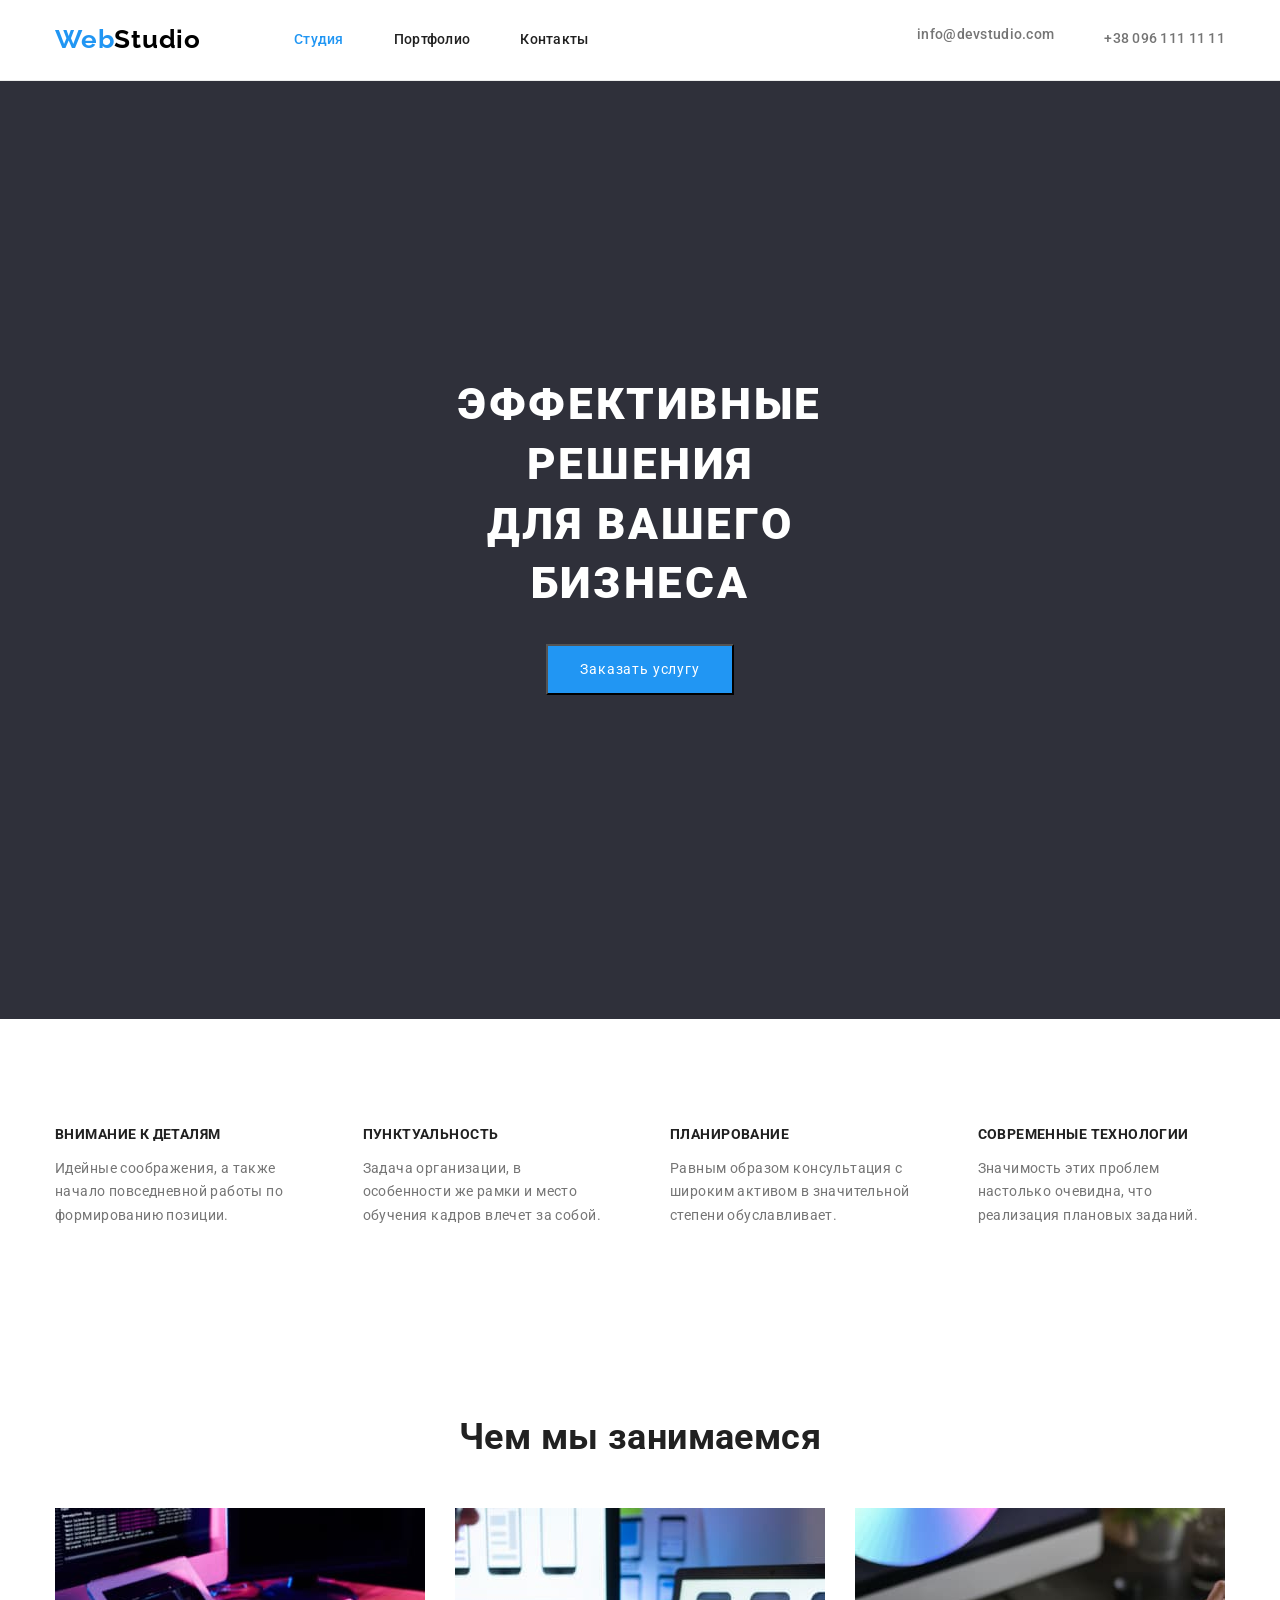
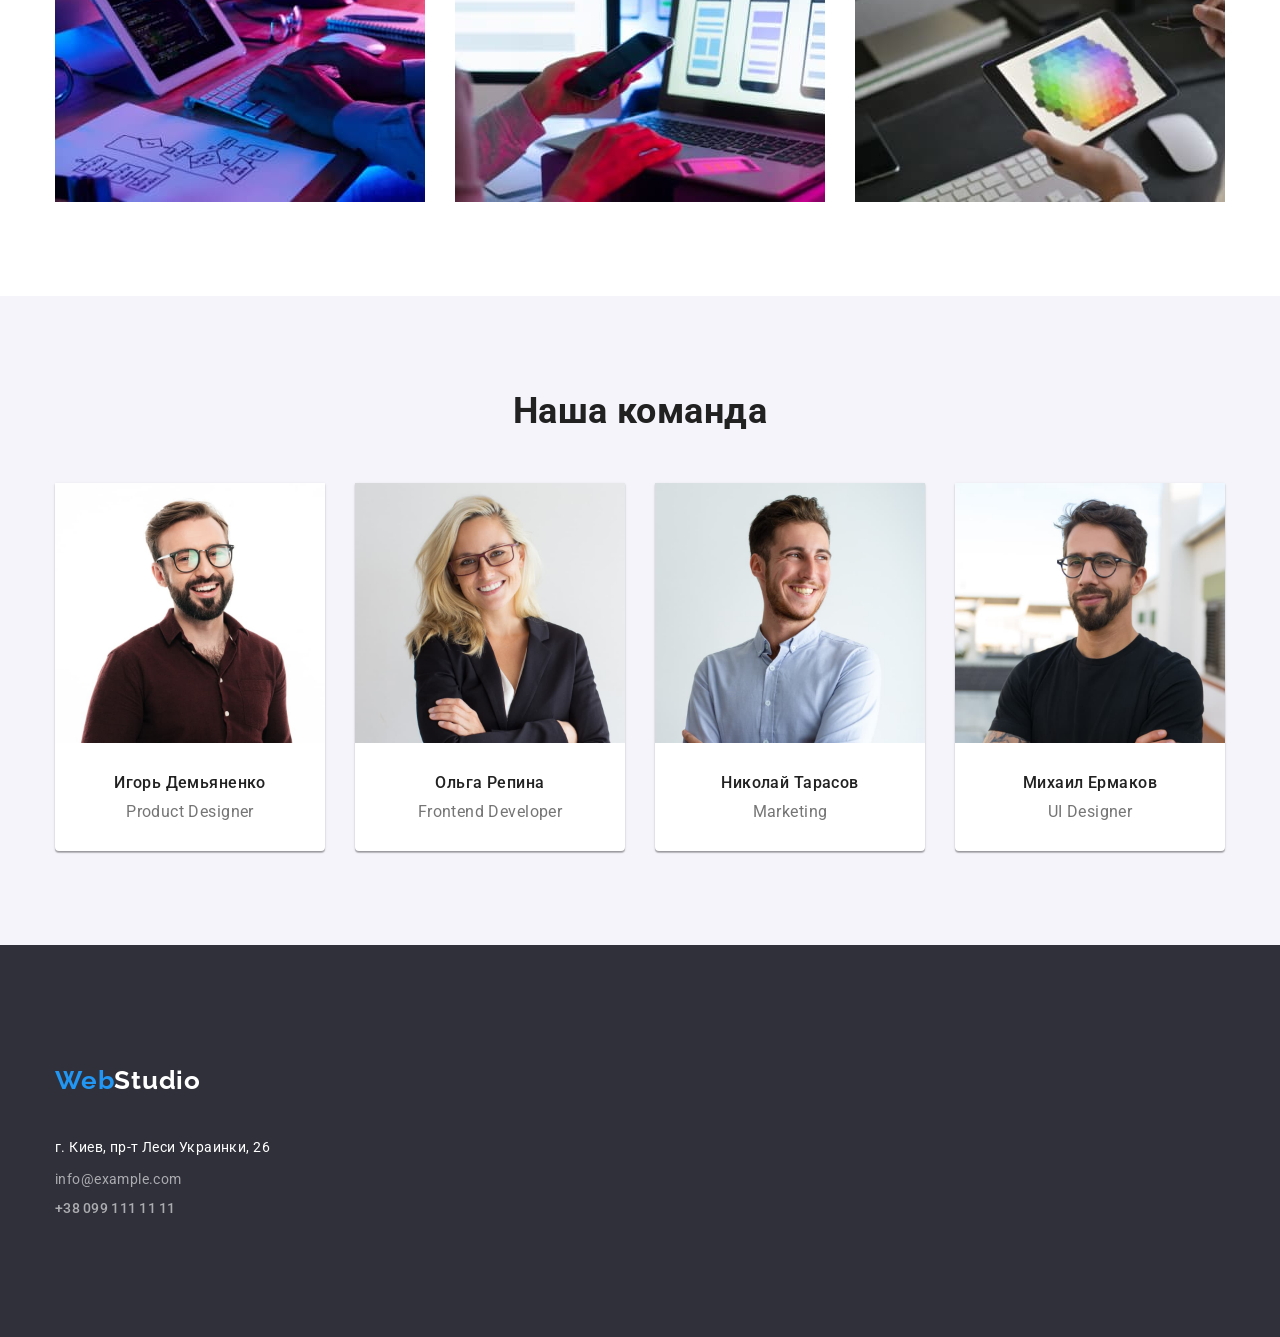
==== index.html @ d992426d "added flex elements" ====
<!DOCTYPE html>

<html lang="ru">
  <head>
    <meta charset="UTF-8" />
    <meta http-equiv="X-UA-Compatible" content="IE=edge" />
    <meta name="viewport" content="width=device-width, initial-scale-1.0" />
    <title>Вебстудия</title>
    <link
      rel="stylesheet"
      href="https://cdn.jsdelivr.net/npm/modern-normalize@1.1.0/modern-normalize.min.css"
    />
    <link rel="preconnect" href="https://fonts.googleapis.com" />
    <link rel="preconnect" href="https://fonts.gstatic.com" crossorigin />
    <link
      href="https://fonts.googleapis.com/css2?family=Montserrat:ital,wght@1,300;1,600&family=Raleway:wght@700&family=Roboto:wght@400;500;700;900&display=swap"
      rel="stylesheet"
    />
    <link rel="stylesheet" href="./CSS/styles.css" />
  </head>
  <body>
    <!-- header -->
    <header class="page-header">
      <div class="container page-header-container">
        <nav class="navigation">
          <a class="link logo" href="./index.html" lang="en"
            ><span class="web">Web</span>Studio</a
          >
          <ul class="menu list">
            <li class="menu-item">
              <a class="menu-link link background-studio" href="./index.html"
                >Студия</a
              >
            </li>
            <li class="menu-item">
              <a class="menu-link link" href="./portfolio.html">Портфолио</a>
            </li>
            <li class="menu-item">
              <a class="menu-link link" href="">Контакты</a>
            </li>
          </ul>
        </nav>
        <ul class="contacts list">
          <li class="menu-contact">
            <a
              class="contact-mail link mail-theme-light"
              href="mailto:info@devstudio.com"
              >info@devstudio.com</a
            >
          </li>
          <li class="menu-contact">
            <a
              class="phone-number link phone-number-theme-light"
              href="tel:+380961111111"
              >+38 096 111 11 11</a
            >
          </li>
        </ul>
      </div>
    </header>
    <!-- HERO -->
    <main>
      <section class="hero section">
        <!-- button -->
        <h1 class="main-title">
          Эффективные решения <br />
          для вашего бизнеса
        </h1>
        <div class="hero-button">
          <button class="modal-btn" type="button">Заказать услугу</button>
        </div>
      </section>
      <!-- our qualities -->
      <section class="our-qualities section">
        <div class="container">
          <h2 hidden>Наши положительные качества</h2>
          <ul class="list-qualities list">
            <li class="quality-name">
              <h3 class="quality-title">Внимание к деталям</h3>
              <p class="description-quality">
                Идейные соображения, а также начало повседневной работы по
                формированию позиции.
              </p>
            </li>
            <li class="quality-name">
              <h3 class="quality-title">Пунктуальность</h3>
              <p class="description-quality">
                Задача организации, в особенности же рамки и место обучения
                кадров влечет за собой.
              </p>
            </li>
            <li class="quality-name">
              <h3 class="quality-title">Планирование</h3>
              <p class="description-quality">
                Равным образом консультация с широким активом в значительной
                степени обуславливает.
              </p>
            </li>
            <li class="quality-name">
              <h3 class="quality-title">Современные технологии</h3>
              <p class="description-quality">
                Значимость этих проблем настолько очевидна, что реализация
                плановых заданий.
              </p>
            </li>
          </ul>
        </div>
      </section>
      <!-- our work -->
      <section class="our-work section">
        <div class="container">
          <h2 class="section-title">Чем мы занимаемся</h2>
          <ul class="list-work list">
            <li class="img-work">
              <img
                class="image-about-work"
                src="./images/section3/work1.jpg"
                alt="человек разрабатывает сайт"
                width="370"
                height="294"
              />
            </li>
            <li class="img-work">
              <img
                class="image-about-work"
                src="./images/section3/work2.jpg"
                alt="человек разрабатывает сайт"
                width="370"
                height="294"
              />
            </li>
            <li class="img-work">
              <img
                class="image-about-work"
                src="./images/section3/work3.jpg"
                alt="человек разрабатывает сайт"
                width="370"
                height="294"
              />
            </li>
          </ul>
        </div>
      </section>
      <!-- work team -->
      <section class="work-teame section">
        <div class="container">
          <h2 class="section-title">Наша команда</h2>
          <ul class="teame-members list">
            <li class="employees">
              <img
                class="image-employee"
                src="./images/section4/prodesigner.jpg"
                alt="Игорь Демьяненко"
                width="270"
                height="260"
              />
              <h3 class="team-position">Игорь Демьяненко</h3>
              <p class="post" lang="en">Product Designer</p>
            </li>
            <li class="employees">
              <img
                class="image-employee"
                src="./images/section4/frontdeveloper.jpg"
                alt="Ольга Репина"
                width="270"
                height="260"
              />
              <h3 class="team-position">Ольга Репина</h3>
              <p class="post" lang="en">Frontend Developer</p>
            </li>
            <li class="employees">
              <img
                class="image-employee"
                src="./images/section4/marketing.jpg"
                alt="Николай Тарасов"
                width="270"
                height="260"
              />

              <h3 class="team-position">Николай Тарасов</h3>
              <p class="post" lang="en">Marketing</p>
            </li>
            <li class="employees">
              <img
                class="image-employee"
                src="./images/section4/uidesigner.jpg"
                alt="Михаил Ермаков"
                width="270"
                height="260"
              />
              <h3 class="team-position">Михаил Ермаков</h3>
              <p class="post" lang="en">UI Designer</p>
            </li>
          </ul>
        </div>
      </section>
    </main>
    <!-- footer -->
    <footer class="page-footer">
      <div class="container footer-container">
        <a class="logo link footer-logo" href="" lang="en"
          ><span class="web">Web</span
          ><span class="logo-them-dark">Studio</span>
        </a>
        <address class="address">
          <ul class="list footer-contact">
            <li class="menu-contact">
              <a
                class="google-maps link"
                href="https://goo.gl/maps/hXsa1kEKAmFXyF3AA"
                target="_blank"
                rel="noopener noreferrer"
                >г. Киев, пр-т Леси Украинки, 26</a
              >
            </li>
            <li class="menu-contact">
              <a class="link mail-theme-dark" href="mailto:info@example.com"
                >info@example.com</a
              >
            </li>
            <li class="menu-contact">
              <a
                class="phone-number link phone-number-theme-dark"
                href="tel:+380991111111"
                >+38 099 111 11 11</a
              >
            </li>
          </ul>
        </address>
      </div>
    </footer>
  </body>
</html>
---- CSS/styles.css ----
:root {
  --primary-font: Roboto, sans-serif;
  --secondary-font: "Raleway", sans-serif;
  --primary-text-color: #212121;
  --secondary-text-color: #757575;
  --tertary-text-color: #ffffff;
  --accent-color: #2196f3;
  --primary-background: #ffffff;
  --secondary-background: #2f303a;
}

.list {
  list-style: none;
}

.link {
  text-decoration: none;
}

h1,
h2,
h2,
p {
  margin-top: 0;
  margin-bottom: 0;
}

ul {
  margin-top: 0;
  margin-bottom: 0;
  padding-left: 0;
}

img {
  display: block;
}

button {
  cursor: pointer;
}

body {
  font-family: var(--primary-font);
  color: var(--primary-text-color);
  font-size: 14px;
  letter-spacing: 0.03em;
  background-color: var(--primary-background);
}

/*=============HEADER==============*/

.menu-link {
  font-weight: 500;
  line-height: 1.14;
  letter-spacing: 0.02em;
  color: var(--primary-text-color);
}

.menu-link:hover,
.menu-link:focus {
  color: var(--accent-color);
}

.background-studio,
.background-portfolio {
  color: var(--accent-color);
}

/*=============/HEADER===========*/

/*================HERO===========*/

.hero {
  background-color: var(--secondary-background);
}

.main-title {
  font-weight: 900;
  font-size: 44px;
  line-height: 1.36;
  text-align: center;
  letter-spacing: 0.06em;
  text-transform: uppercase;
  color: var(--tertary-text-color);
  margin-bottom: 30px;
  padding-top: 200px;
  padding-left: 452px;
  padding-right: 452px;
}

.hero-button {
  display: flex;
  justify-content: center;
  align-items: center;
  padding-bottom: 200px;
}

.modal-btn {
  min-width: 160px;
  padding-top: 10px;
  padding-bottom: 10px;
  padding-left: 32px;
  padding-right: 32px;
  margin-bottom: 30px;
  line-height: 1.88;
  display: flex;
  align-items: center;
  text-align: center;
  letter-spacing: 0.06em;
  color: var(--tertary-text-color);
  background-color: var(--accent-color);
}

/*.button {
  margin-top: 30px;
  padding-left: 700px;
  padding-right: 700px;
  padding-bottom: 200px;
}*/

/*.modal-btn :hover,
.modal-btn :focus {
  background-color: #ffffff;
  color: #2196f3;
}*/

/*===============/HERO==============*/

/*===============COMPONENTS=============*/

/*============header=========*/

.section {
  padding-top: 94px;
  padding-bottom: 94px;
}

.container {
  width: 1200px;
  margin-left: auto;
  margin-right: auto;
  padding-left: 15px;
  padding-right: 15px;
}

.page-header {
  padding-top: 24px;
  padding-bottom: 25px;
  border-bottom: 1px solid #ececec;
}

.page-header-container {
  display: flex;
  align-items: center;
}

.navigation {
  display: flex;
  align-items: center;
}

.menu {
  display: flex;
  align-items: center;
}

.contacts {
  display: flex;
  align-items: center;
  margin-left: auto;
}

.logo {
  font-family: var(--secondary-font);
  font-weight: 700;
  font-size: 26px;
  line-height: 1.19;
  letter-spacing: 0.03em;
  color: #000000;
}

.logo {
  margin-right: 93px;
}

.menu-item:not(:last-child) {
  margin-right: 50px;
}

.contact-mail {
  font-weight: 500;
  line-height: 1.14;
  letter-spacing: 0.02em;
  color: var(--secondary-text-color);
  margin-left: auto;
  margin-right: 50px;
}

.contact-mail:hover,
.contact-mail:focus {
  color: var(--accent-color);
}

.mail-theme-light {
  color: var(--secondary-text-color);
}

.phone-number {
  font-weight: 500;
  line-height: 1.14;
  letter-spacing: 0.02em;
  color: var(--secondary-text-color);
}

.phone-number:hover,
.phone-number:focus {
  color: var(--accent-color);
}

.phone-number-theme-light {
  color: var(--secondary-text-color);
}

/*==========our qualities======*/

.quality-title {
  font-size: 14px;
  line-height: 1.14;
  text-transform: uppercase;
}

.list-qualities {
  display: flex;
  align-items: center;
  gap: 30px;
}

.quality-name:not(:last-child) {
  margin-right: 30px;
}

.quality-name {
  flex-basis: calc((100% - 90px) / 4);
  width: 270px;
}

.description-quality {
  line-height: 1.71;
  color: var(--secondary-text-color);
}

/*===========our work=======*/

.section-title {
  font-size: 36px;
  line-height: 1.17;
  text-align: center;
  margin-bottom: 50px;
}

.img-work {
  flex-basis: calc((100% - 60px) / 3);
}

.img-work:nth-child(3n) {
  margin-right: 0;
}

/*===========work teame========*/

.employees {
  flex-basis: calc((100% - 90px) / 4);
}

.employees:nth-child(3n) {
  margin-right: 0;
}

.employees {
  background: #ffffff;
  box-shadow: 0px 1px 3px rgba(0, 0, 0, 0.12), 0px 1px 1px rgba(0, 0, 0, 0.14),
    0px 2px 1px rgba(0, 0, 0, 0.2);
  border-radius: 0px 0px 4px 4px;
}

.team-position {
  font-weight: 500;
  font-size: 16px;
  line-height: 1.19;
  text-align: center;
  margin-top: 30px;
  margin-bottom: 10px;
}

.post {
  font-size: 16px;
  line-height: 1.19;
  text-align: center;
  color: var(--secondary-text-color);
  margin-top: 10px;
  margin-bottom: 30px;
}

/*==========footer========*/

/*.footer-container {
  display: flex;
  flex-direction: column;
   height: 252px; 
}*/

.page-footer .footer-container {
  display: flex;
  flex-direction: column;
}

.footer-contact {
  display: flex;
  flex-direction: column;
  margin-top: 20px;
  padding-bottom: 60px;
}

.menu-contact {
  display: flex;
}

.menu-contact:not(:last-child) {
  margin-bottom: 9px;
}

.footer-logo {
  padding-top: 60px;
  padding-right: 1240px;
  margin-bottom: 20px;
}

.address {
  font-style: normal;
}

.logo-them-dark {
  color: var(--tertary-text-color);
}

.mail-theme-dark {
  color: rgba(255, 255, 255, 0.6);
  flex-direction: column;
  font-weight: 400;
  font-size: 14px;
  line-height: 1.71;
}

.mail-theme-dark:hover,
.mail-theme-dark:focus {
  color: var(--accent-color);
}

.phone-number-theme-dark {
  color: rgba(255, 255, 255, 0.6);
}

/*===============/COMPONENTS=============*/

/*===============OUR WORK==============*/

.list-work {
  display: flex;
  flex-wrap: wrap;
  gap: 30px;
}

/*===============/OUR WORK=============*/

/*=============WORK TEAME============*/

.teame-members {
  display: flex;
  flex-wrap: wrap;
  gap: 30px;
}

.work-teame {
  background: #f5f4fa;
}

/*=============WORK TEAME============*/

/*==============FOTER=============*/
.web {
  color: var(--accent-color);
}

.google-maps {
  line-height: 1.71;
  color: var(--tertary-text-color);
}

.page-footer {
  background-color: var(--secondary-background);
  padding-top: 60px;
  padding-bottom: 60px;
}

/*============/FOOTER==============*/

/*===========PORTFOLIO===============*/

.list-works {
  padding: 94px 215px;
}

.button-list {
  display: flex;
  align-items: center;
  justify-content: center;
  flex-wrap: wrap;
  gap: 8px;
  margin-bottom: 34px;
}

.button-list .button-filter:not(:last-child) {
  margin-bottom: 8px;
}

.secondary-button {
  padding: 6px 22px;
}

.button-filter {
  font-family: inherit;
  font-weight: 500;
  font-size: 16px;
  line-height: 1.63;
  text-align: center;
  cursor: pointer;
  color: var(--primary-text-color);
}

.button-filter:hover,
.button-filter:focus {
  background-color: var(--accent-color);
  color: var(--tertary-text-color);
}

.button-filter.button-filter-all {
  background-color: var(--accent-color);
  color: var(--tertary-text-color);
}

.text-part {
  margin-top: 20px;
  padding-left: 24px;
  padding-right: 24px;
  padding-bottom: 20px;
  border: 1px solid #eeeeee;
  background: #ffffff;
}

.examples-of-work {
  display: flex;
  flex-wrap: wrap;
  gap: 30px;
}

.name-project {
  font-size: 18px;
  line-height: 2;
  letter-spacing: 0.06em;
  margin-top: 20px;
  margin-bottom: 4px;
}

.type-of-work {
  margin-top: 4px;
  margin-bottom: 20px;
  font-size: 16px;
  line-height: 1.88;
  color: var(--secondary-text-color);
}

.concrete-work {
  flex-basis: calc((100% - 60px) / 3);
}

.concrete-work:nth-last-child(3n) {
  margin-right: 0;
}

/*=============/PORTFOLIO============*/
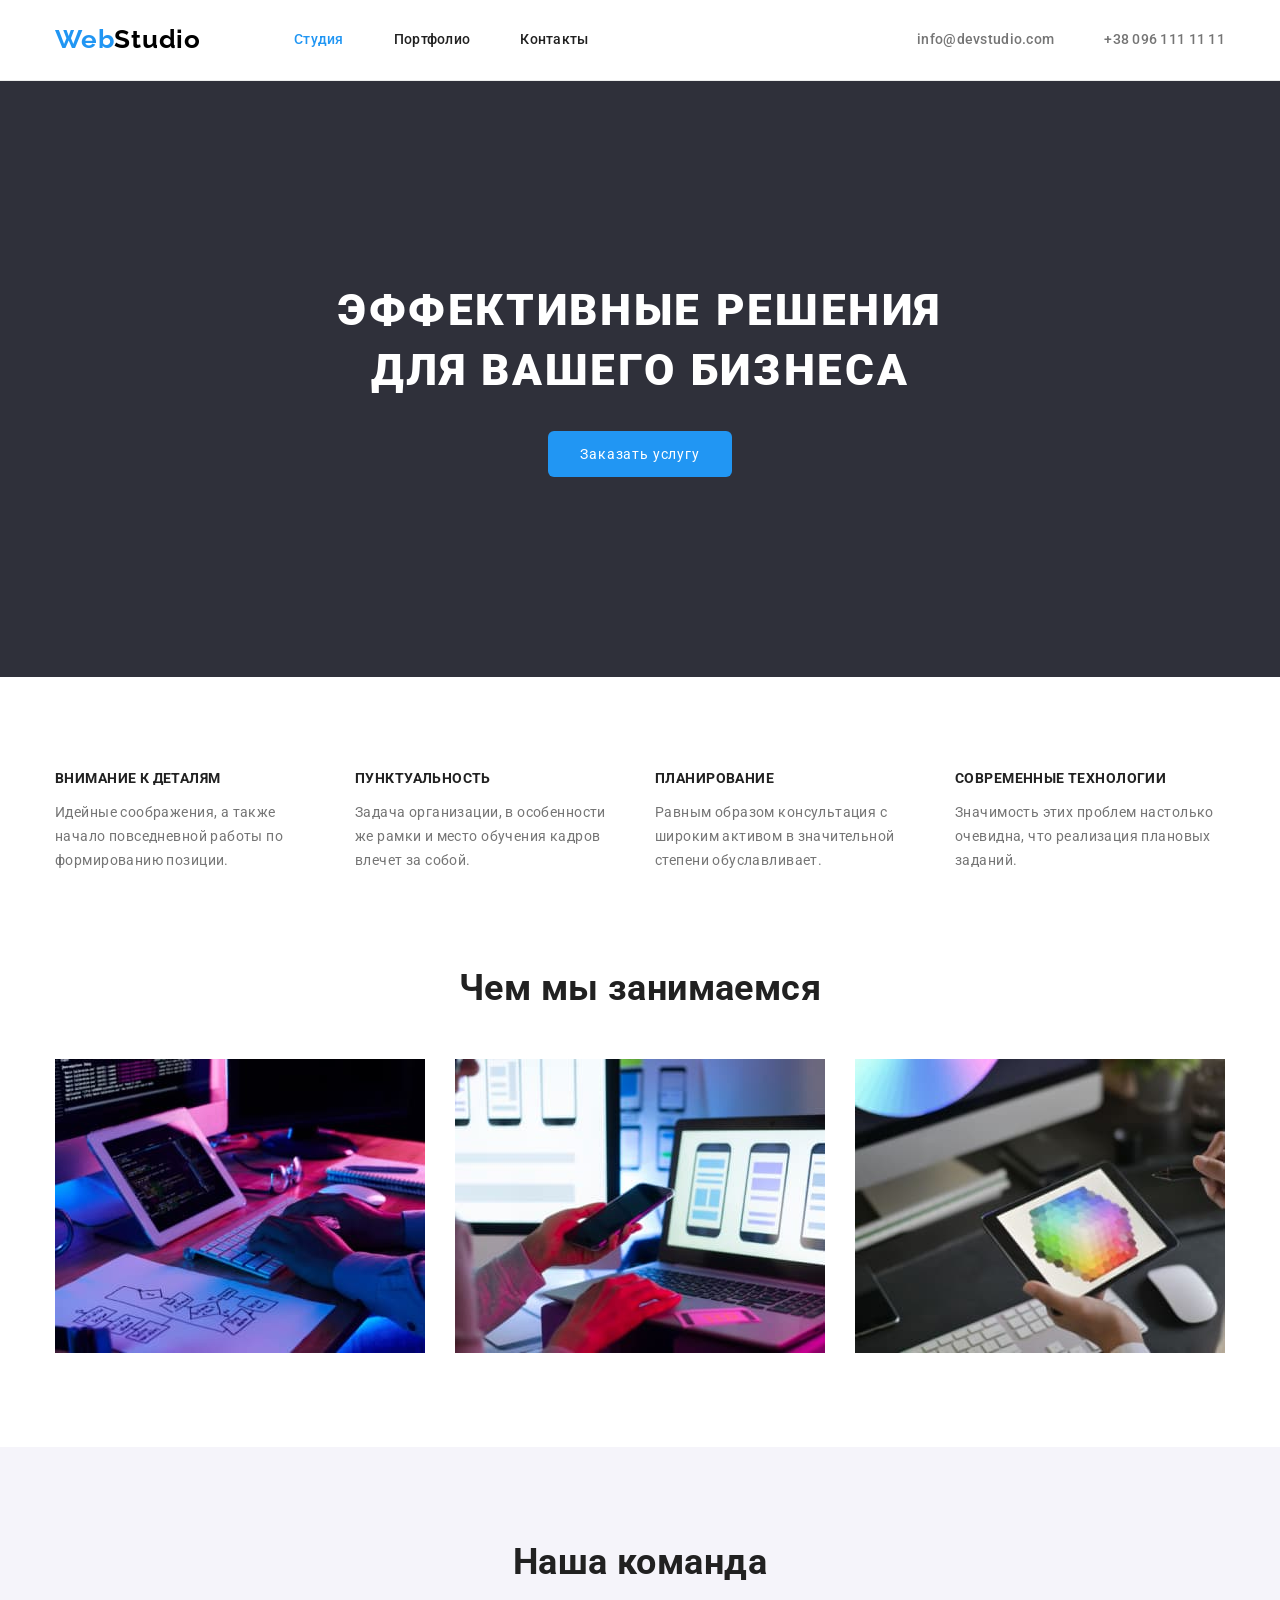
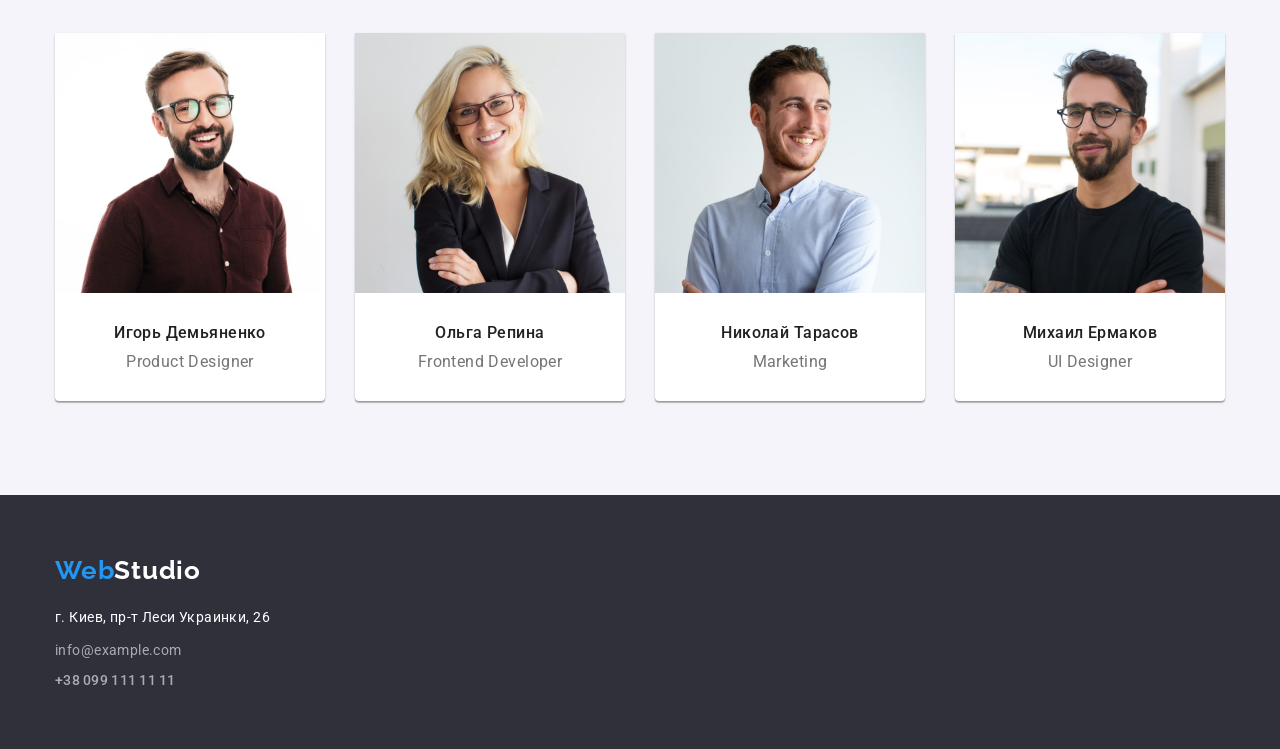
==== commit 35737c95: "fixed errors with flex" ====
--- a/index.html
+++ b/index.html
@@ -41,14 +41,14 @@
           </ul>
         </nav>
         <ul class="contacts list">
-          <li class="menu-contact">
+          <li class="header-menu-contact">
             <a
               class="contact-mail link mail-theme-light"
               href="mailto:info@devstudio.com"
               >info@devstudio.com</a
             >
           </li>
-          <li class="menu-contact">
+          <li class="header-menu-contact">
             <a
               class="phone-number link phone-number-theme-light"
               href="tel:+380961111111"
@@ -61,13 +61,12 @@
     <!-- HERO -->
     <main>
       <section class="hero section">
-        <!-- button -->
-        <h1 class="main-title">
-          Эффективные решения <br />
-          для вашего бизнеса
-        </h1>
-        <div class="hero-button">
-          <button class="modal-btn" type="button">Заказать услугу</button>
+        <div class="container">
+          <!-- button -->
+          <h1 class="main-title">Эффективные решения для вашего бизнеса</h1>
+          <div class="hero-button">
+            <button class="modal-btn" type="button">Заказать услугу</button>
+          </div>
         </div>
       </section>
       <!-- our qualities -->
@@ -204,7 +203,7 @@
         </a>
         <address class="address">
           <ul class="list footer-contact">
-            <li class="menu-contact">
+            <li class="footer-menu-contact">
               <a
                 class="google-maps link"
                 href="https://goo.gl/maps/hXsa1kEKAmFXyF3AA"
@@ -213,12 +212,12 @@
                 >г. Киев, пр-т Леси Украинки, 26</a
               >
             </li>
-            <li class="menu-contact">
+            <li class="footer-menu-contact">
               <a class="link mail-theme-dark" href="mailto:info@example.com"
                 >info@example.com</a
               >
             </li>
-            <li class="menu-contact">
+            <li class="footer-menu-contact">
               <a
                 class="phone-number link phone-number-theme-dark"
                 href="tel:+380991111111"
--- a/CSS/styles.css
+++ b/CSS/styles.css
@@ -47,6 +47,11 @@
   background-color: var(--primary-background);
 }
 
+.section {
+  padding-top: 94px;
+  padding-bottom: 94px;
+}
+
 /*=============HEADER==============*/
 
 .menu-link {
@@ -66,15 +71,21 @@
   color: var(--accent-color);
 }
 
+.header-menu-contact:not(:last-child) {
+  margin-right: 50px;
+}
+
 /*=============/HEADER===========*/
 
 /*================HERO===========*/
 
 .hero {
+  padding: 200px 0;
   background-color: var(--secondary-background);
 }
 
 .main-title {
+  width: 696px;
   font-weight: 900;
   font-size: 44px;
   line-height: 1.36;
@@ -83,25 +94,23 @@
   text-transform: uppercase;
   color: var(--tertary-text-color);
   margin-bottom: 30px;
-  padding-top: 200px;
-  padding-left: 452px;
-  padding-right: 452px;
+  margin-left: auto;
+  margin-right: auto;
 }
 
 .hero-button {
   display: flex;
   justify-content: center;
   align-items: center;
-  padding-bottom: 200px;
 }
 
 .modal-btn {
+  border: none;
   min-width: 160px;
   padding-top: 10px;
   padding-bottom: 10px;
   padding-left: 32px;
   padding-right: 32px;
-  margin-bottom: 30px;
   line-height: 1.88;
   display: flex;
   align-items: center;
@@ -109,6 +118,7 @@
   letter-spacing: 0.06em;
   color: var(--tertary-text-color);
   background-color: var(--accent-color);
+  border-radius: 6px;
 }
 
 /*.button {
@@ -129,11 +139,6 @@
 /*===============COMPONENTS=============*/
 
 /*============header=========*/
-
-.section {
-  padding-top: 94px;
-  padding-bottom: 94px;
-}
 
 .container {
   width: 1200px;
@@ -192,8 +197,8 @@
   line-height: 1.14;
   letter-spacing: 0.02em;
   color: var(--secondary-text-color);
-  margin-left: auto;
-  margin-right: 50px;
+  /*margin-left: auto;
+  margin-right: 50px;*/
 }
 
 .contact-mail:hover,
@@ -227,16 +232,13 @@
   font-size: 14px;
   line-height: 1.14;
   text-transform: uppercase;
+  margin-top: 0;
 }
 
 .list-qualities {
   display: flex;
   align-items: center;
   gap: 30px;
-}
-
-.quality-name:not(:last-child) {
-  margin-right: 30px;
 }
 
 .quality-name {
@@ -250,6 +252,10 @@
 }
 
 /*===========our work=======*/
+
+.our-work {
+  padding-top: 0;
+}
 
 .section-title {
   font-size: 36px;
@@ -309,30 +315,18 @@
    height: 252px; 
 }*/
 
-.page-footer .footer-container {
-  display: flex;
-  flex-direction: column;
-}
-
-.footer-contact {
-  display: flex;
-  flex-direction: column;
-  margin-top: 20px;
-  padding-bottom: 60px;
-}
-
-.menu-contact {
-  display: flex;
-}
-
-.menu-contact:not(:last-child) {
+.page-footer {
+  display: flex;
+}
+
+.footer-menu-contact:not(:last-child) {
   margin-bottom: 9px;
 }
 
 .footer-logo {
-  padding-top: 60px;
-  padding-right: 1240px;
+  margin-right: 0;
   margin-bottom: 20px;
+  display: block;
 }
 
 .address {
@@ -406,17 +400,13 @@
 
 /*===========PORTFOLIO===============*/
 
-.list-works {
-  padding: 94px 215px;
-}
-
 .button-list {
   display: flex;
   align-items: center;
   justify-content: center;
   flex-wrap: wrap;
   gap: 8px;
-  margin-bottom: 34px;
+  margin-bottom: 50px;
 }
 
 .button-list .button-filter:not(:last-child) {
@@ -428,6 +418,7 @@
 }
 
 .button-filter {
+  border: none;
   font-family: inherit;
   font-weight: 500;
   font-size: 16px;
@@ -435,6 +426,7 @@
   text-align: center;
   cursor: pointer;
   color: var(--primary-text-color);
+  border-radius: 4px;
 }
 
 .button-filter:hover,
@@ -449,7 +441,7 @@
 }
 
 .text-part {
-  margin-top: 20px;
+  padding-top: 20px;
   padding-left: 24px;
   padding-right: 24px;
   padding-bottom: 20px;
@@ -467,13 +459,10 @@
   font-size: 18px;
   line-height: 2;
   letter-spacing: 0.06em;
-  margin-top: 20px;
   margin-bottom: 4px;
 }
 
 .type-of-work {
-  margin-top: 4px;
-  margin-bottom: 20px;
   font-size: 16px;
   line-height: 1.88;
   color: var(--secondary-text-color);
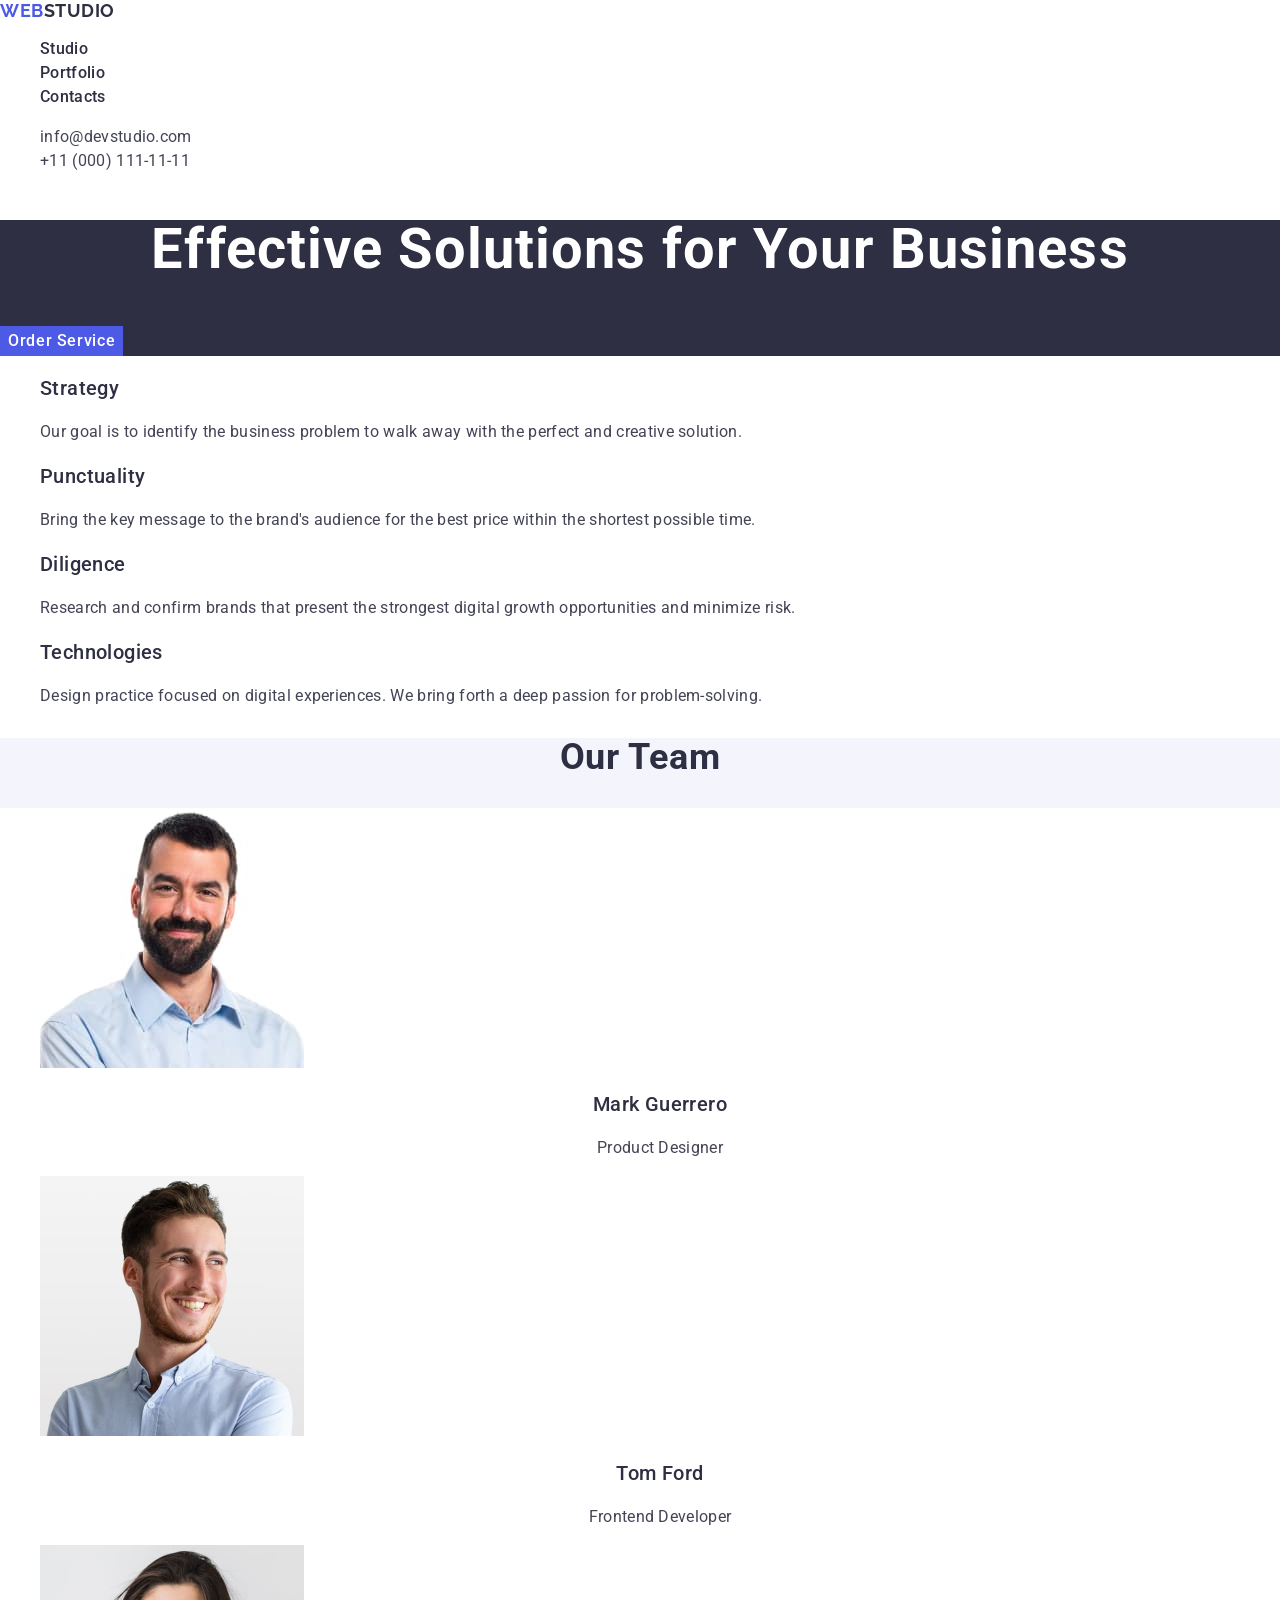
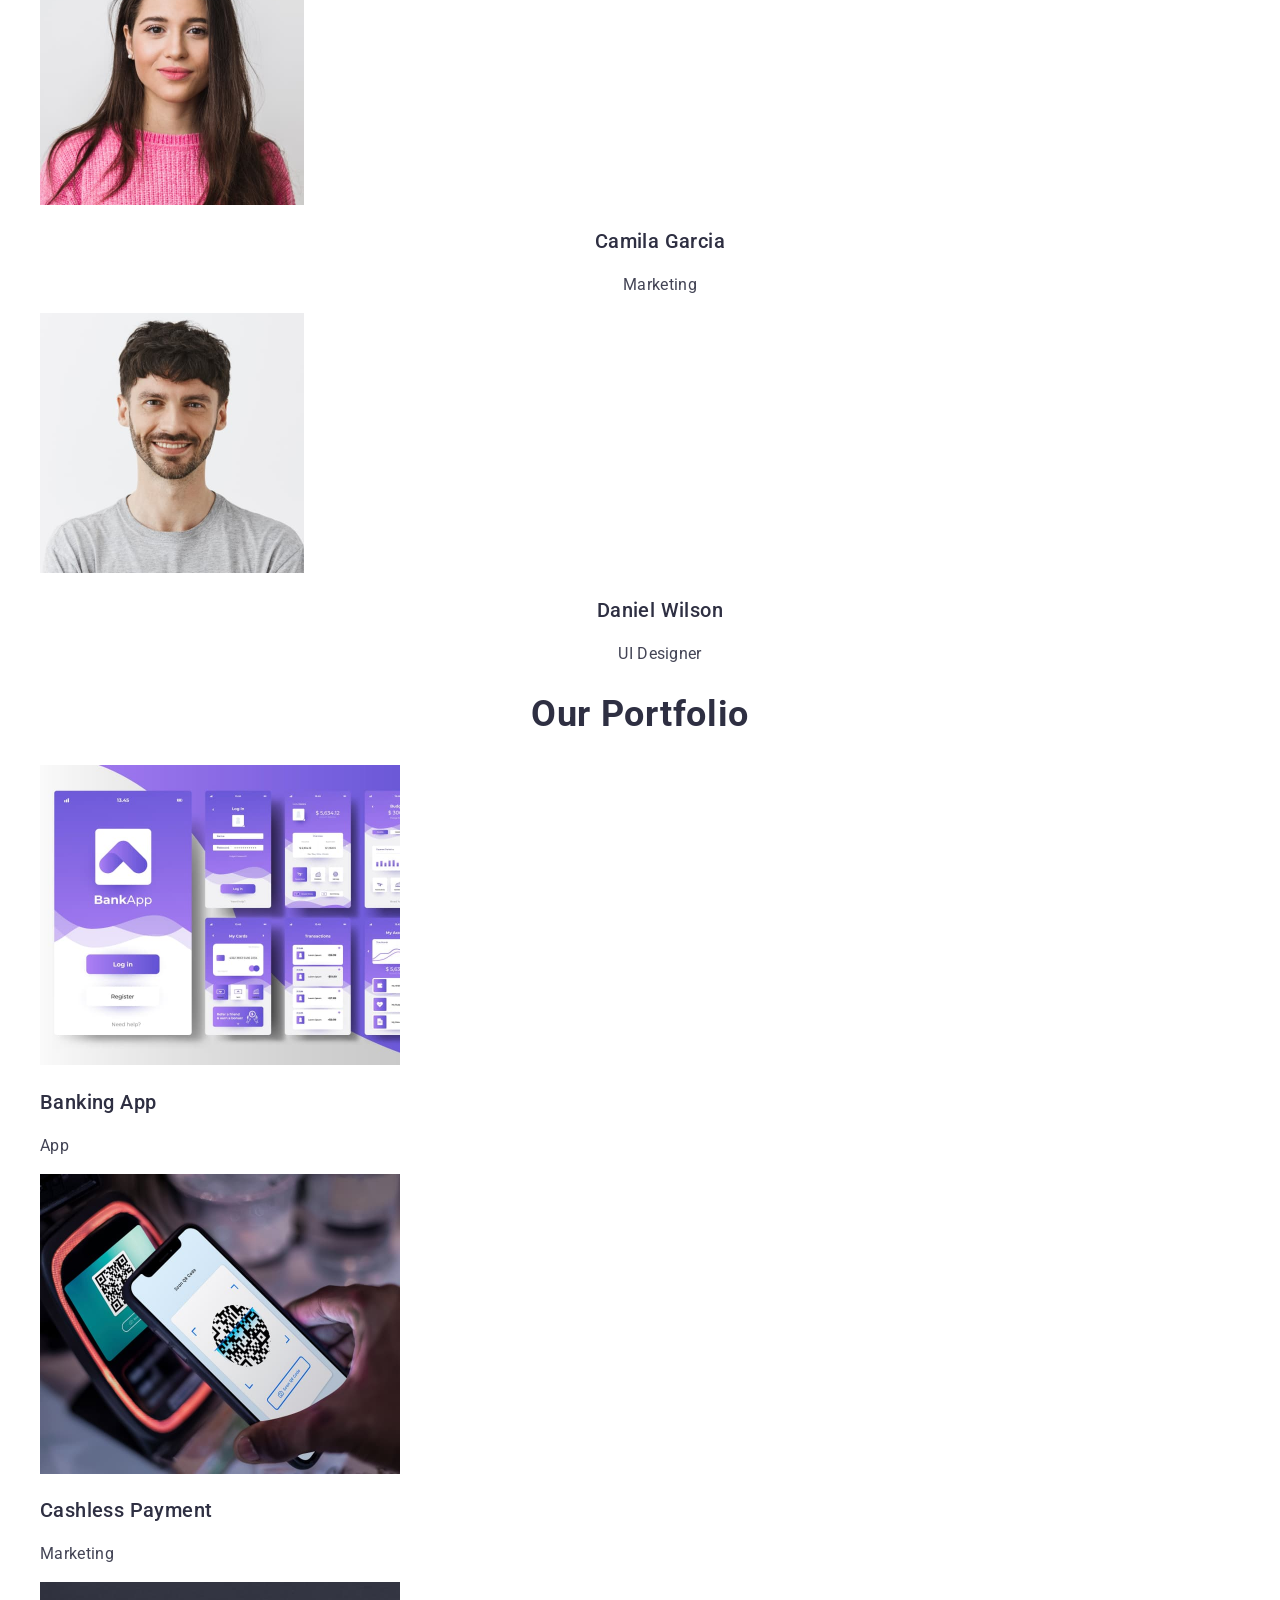
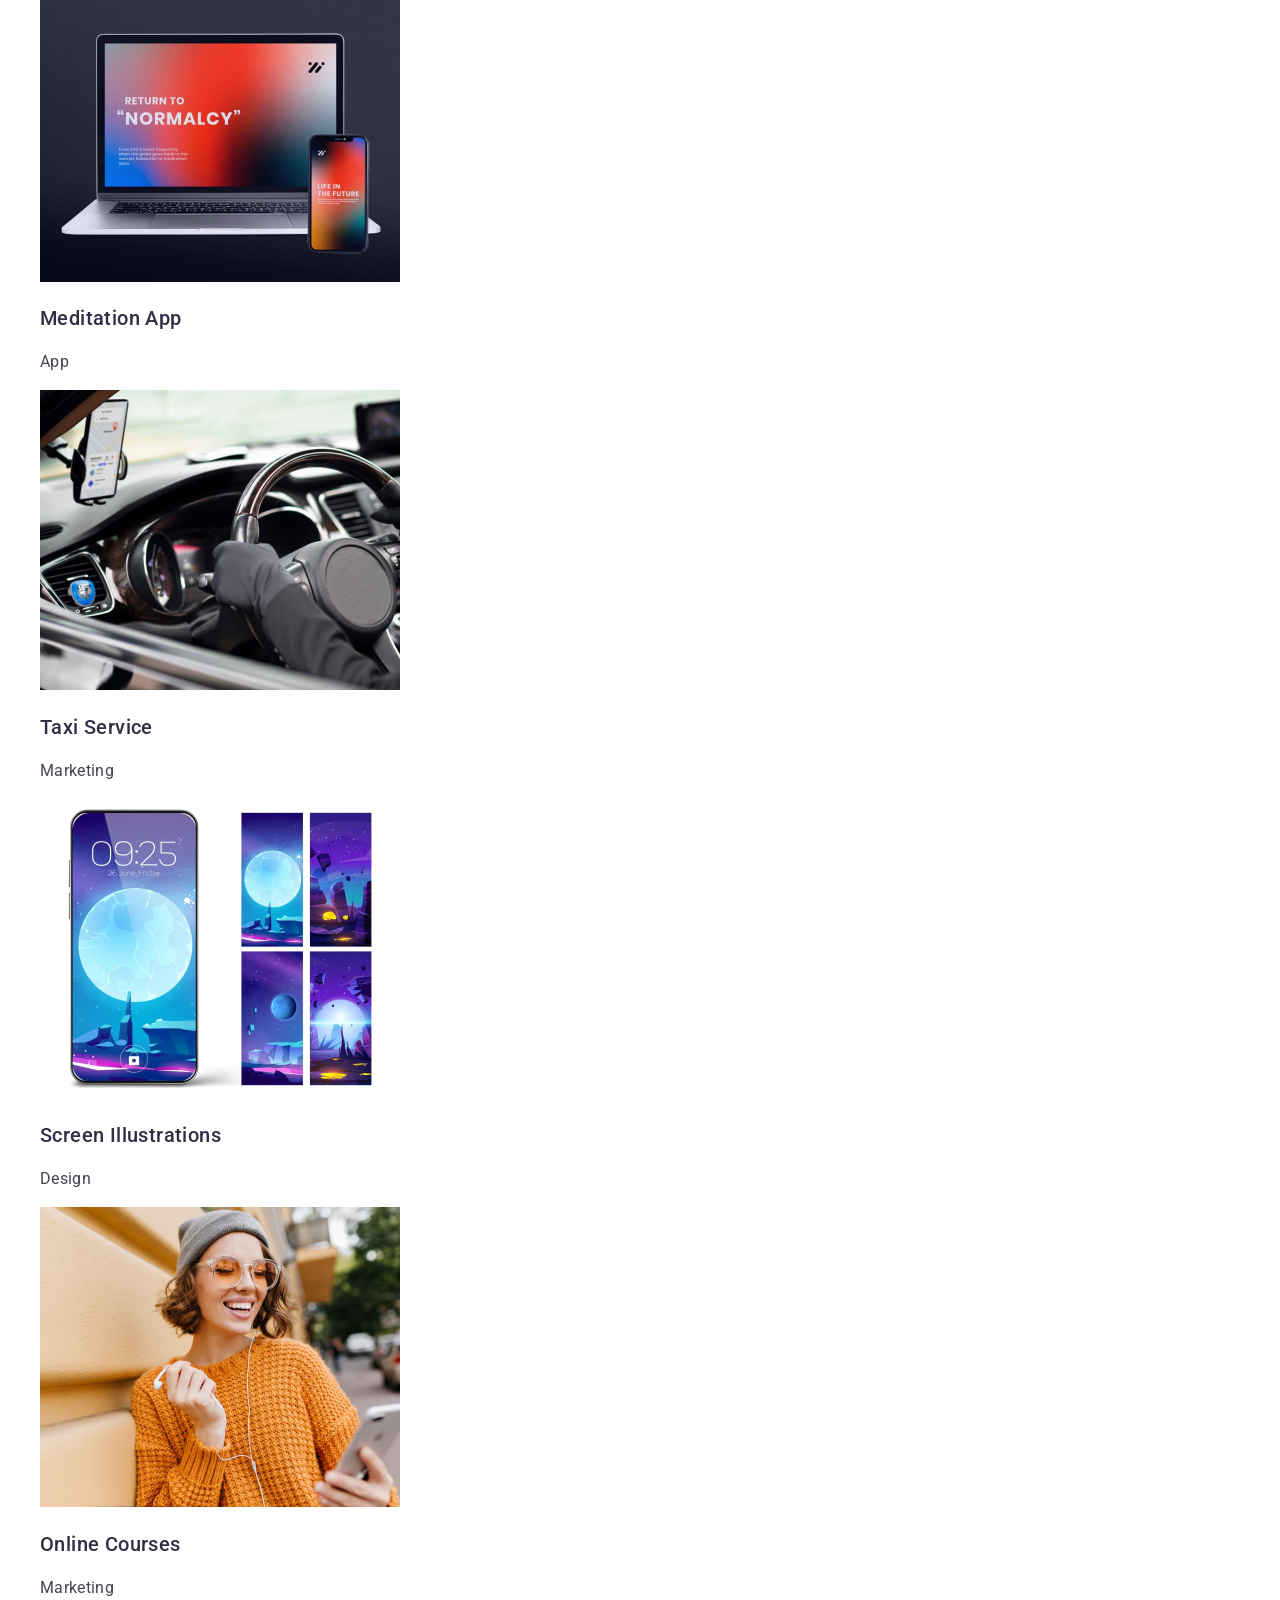
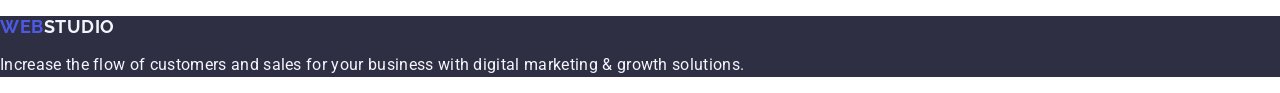
==== commit 8d1cd743: "Initial commit" ====
--- a/index.html
+++ b/index.html
@@ -1,232 +1,162 @@
 <!DOCTYPE html>
-
-<html lang="ru">
-  <head>
-    <meta charset="UTF-8" />
-    <meta http-equiv="X-UA-Compatible" content="IE=edge" />
-    <meta name="viewport" content="width=device-width, initial-scale-1.0" />
-    <title>Вебстудия</title>
-    <link
-      rel="stylesheet"
-      href="https://cdn.jsdelivr.net/npm/modern-normalize@1.1.0/modern-normalize.min.css"
-    />
-    <link rel="preconnect" href="https://fonts.googleapis.com" />
-    <link rel="preconnect" href="https://fonts.gstatic.com" crossorigin />
-    <link
-      href="https://fonts.googleapis.com/css2?family=Montserrat:ital,wght@1,300;1,600&family=Raleway:wght@700&family=Roboto:wght@400;500;700;900&display=swap"
-      rel="stylesheet"
-    />
-    <link rel="stylesheet" href="./CSS/styles.css" />
-  </head>
-  <body>
-    <!-- header -->
-    <header class="page-header">
-      <div class="container page-header-container">
-        <nav class="navigation">
-          <a class="link logo" href="./index.html" lang="en"
-            ><span class="web">Web</span>Studio</a
-          >
-          <ul class="menu list">
-            <li class="menu-item">
-              <a class="menu-link link background-studio" href="./index.html"
-                >Студия</a
-              >
+<html lang="en">
+<head>
+    <meta charset="UTF-8">
+    <meta name="viewport" content="width=<device-width>, initial-scale=1.0">
+    <title>Document</title>
+    <link rel="stylesheet" href="https://cdnjs.cloudflare.com/ajax/libs/modern-normalize/2.0.0/modern-normalize.min.css"
+        integrity="sha512-4xo8blKMVCiXpTaLzQSLSw3KFOVPWhm/TRtuPVc4WG6kUgjH6J03IBuG7JZPkcWMxJ5huwaBpOpnwYElP/m6wg=="
+        crossorigin="anonymous" referrerpolicy="no-referrer" />
+    <link rel="stylesheet" href="./css/styles.css" >
+    <link rel="preconnect" href="https://fonts.googleapis.com">
+    <link rel="preconnect" href="https://fonts.gstatic.com" crossorigin>
+    <link href="https://fonts.googleapis.com/css2?family=Raleway:wght@700&family=Roboto:wght@400;500;700&display=swap"
+        rel="stylesheet">
+    
+</head>
+<body>
+    <header>
+        <nav>
+        <a class="header-logo" href="./index.html" target="_blank" rel="noopener noreferrer nofollow
+        ">Web<span class="header-logo-studio">Studio</span></a>
+        <ul class="header-menu-list">
+            <li>
+                <a class="header-menu-item" href="./index.html" target="_blank" rel="noopener noreferrer nofollow
+                ">Studio</a>
             </li>
-            <li class="menu-item">
-              <a class="menu-link link" href="./portfolio.html">Портфолио</a>
+            <li>
+                <a class="header-menu-item" href="" target="_blank" rel="noopener noreferrer nofollow
+                ">Portfolio</a>
             </li>
-            <li class="menu-item">
-              <a class="menu-link link" href="">Контакты</a>
+            <li>
+                <a class="header-menu-item" href="" target="_blank" rel="noopener noreferrer nofollow
+                ">Contacts</a>
             </li>
-          </ul>
+        </ul>
         </nav>
-        <ul class="contacts list">
-          <li class="header-menu-contact">
-            <a
-              class="contact-mail link mail-theme-light"
-              href="mailto:info@devstudio.com"
-              >info@devstudio.com</a
-            >
-          </li>
-          <li class="header-menu-contact">
-            <a
-              class="phone-number link phone-number-theme-light"
-              href="tel:+380961111111"
-              >+38 096 111 11 11</a
-            >
-          </li>
+        <address class="header-address">
+        <ul class="address-list">
+<li>
+    <a class="address-link" href="mailto:info@devstudio.com">info@devstudio.com</a>
+</li>
+<li>
+    <a class="address-link" href="tel:+110001111111">+11 (000) 111-11-11</a>
+</li>
         </ul>
-      </div>
+        </address>
     </header>
-    <!-- HERO -->
     <main>
-      <section class="hero section">
-        <div class="container">
-          <!-- button -->
-          <h1 class="main-title">Эффективные решения для вашего бизнеса</h1>
-          <div class="hero-button">
-            <button class="modal-btn" type="button">Заказать услугу</button>
-          </div>
-        </div>
-      </section>
-      <!-- our qualities -->
-      <section class="our-qualities section">
-        <div class="container">
-          <h2 hidden>Наши положительные качества</h2>
-          <ul class="list-qualities list">
-            <li class="quality-name">
-              <h3 class="quality-title">Внимание к деталям</h3>
-              <p class="description-quality">
-                Идейные соображения, а также начало повседневной работы по
-                формированию позиции.
-              </p>
+         <!------------hero------------->
+    <section class="hero-section">
+        <h1 class="hero-title">Effective Solutions
+        for Your Business</h1>
+        <button class="hero-button" type="button">Order Service</button>
+    </section>
+    <!----------about company----------->
+    <section class="features">
+        <h2 hidden>About company</h2>
+        <ul class="features-list">
+            <li>
+                <h3 class="features-list-title">Strategy</h3>
+                <p class="features-list-text">
+                    Our goal is to identify the business
+                    problem to walk away with the perfect and creative solution.
+                </p>
             </li>
-            <li class="quality-name">
-              <h3 class="quality-title">Пунктуальность</h3>
-              <p class="description-quality">
-                Задача организации, в особенности же рамки и место обучения
-                кадров влечет за собой.
-              </p>
+            <li>
+                <h3 class="features-list-title">Punctuality</h3>
+                <p class="features-list-text">
+                    Bring the key message to the brand's audience for the best 
+                    price within the shortest possible time.
+                </p>
             </li>
-            <li class="quality-name">
-              <h3 class="quality-title">Планирование</h3>
-              <p class="description-quality">
-                Равным образом консультация с широким активом в значительной
-                степени обуславливает.
-              </p>
+            <li>
+                <h3 class="features-list-title">Diligence</h3>
+                <p class="features-list-text">
+                    Research and confirm brands that present the strongest digital 
+                    growth opportunities and minimize risk.
+                </p>
             </li>
-            <li class="quality-name">
-              <h3 class="quality-title">Современные технологии</h3>
-              <p class="description-quality">
-                Значимость этих проблем настолько очевидна, что реализация
-                плановых заданий.
-              </p>
+            <li>
+                <h3 class="features-list-title">Technologies</h3>
+                <p class="features-list-text">
+                    Design practice focused on digital experiences. We bring forth 
+                    a deep passion for problem-solving.
+                </p>
             </li>
-          </ul>
-        </div>
-      </section>
-      <!-- our work -->
-      <section class="our-work section">
-        <div class="container">
-          <h2 class="section-title">Чем мы занимаемся</h2>
-          <ul class="list-work list">
-            <li class="img-work">
-              <img
-                class="image-about-work"
-                src="./images/section3/work1.jpg"
-                alt="человек разрабатывает сайт"
-                width="370"
-                height="294"
-              />
+        </ul>
+    </section>
+    <!-----------our team------------>
+    <section class="section-team">
+        <h2 class="section-title seaction-team-title">Our Team</h2>
+        <ul class="seaction-team-list">
+            <li class="section-team-item">
+                <img class="seaction-team-img" src="./images/MarkGuerrero.jpg" alt="Product Designer" width="264" height="260" />
+                <h3 class="section-team-subtitle">Mark Guerrero</h3>
+                <p class="section-team-text">Product Designer</p>
             </li>
-            <li class="img-work">
-              <img
-                class="image-about-work"
-                src="./images/section3/work2.jpg"
-                alt="человек разрабатывает сайт"
-                width="370"
-                height="294"
-              />
+            <li class="section-team-item">
+                <img class="seaction-team-img" src="./images/TomFord.jpg" alt="Frontend Developer" width="264" height="260" />
+                <h3 class="section-team-subtitle">Tom Ford</h3>
+                <p class="section-team-text">Frontend Developer</p>
             </li>
-            <li class="img-work">
-              <img
-                class="image-about-work"
-                src="./images/section3/work3.jpg"
-                alt="человек разрабатывает сайт"
-                width="370"
-                height="294"
-              />
+            <li class="section-team-item">
+                <img class="seaction-team-img" src="./images/CamilaGarcia.jpg" alt="Marketing" width="264" height="260" />
+                <h3 class="section-team-subtitle">Camila Garcia</h3>
+                <p class="section-team-text">Marketing</p>
             </li>
-          </ul>
-        </div>
-      </section>
-      <!-- work team -->
-      <section class="work-teame section">
-        <div class="container">
-          <h2 class="section-title">Наша команда</h2>
-          <ul class="teame-members list">
-            <li class="employees">
-              <img
-                class="image-employee"
-                src="./images/section4/prodesigner.jpg"
-                alt="Игорь Демьяненко"
-                width="270"
-                height="260"
-              />
-              <h3 class="team-position">Игорь Демьяненко</h3>
-              <p class="post" lang="en">Product Designer</p>
+            <li class="section-team-item">
+                <img class="seaction-team-img" src="./images/DanielWilson.jpg" alt="UI Designer" width="264" height="260" />
+                <h3 class="section-team-subtitle">Daniel Wilson</h3>
+                <p class="section-team-text">UI Designer</p>
             </li>
-            <li class="employees">
-              <img
-                class="image-employee"
-                src="./images/section4/frontdeveloper.jpg"
-                alt="Ольга Репина"
-                width="270"
-                height="260"
-              />
-              <h3 class="team-position">Ольга Репина</h3>
-              <p class="post" lang="en">Frontend Developer</p>
+        </ul>
+    </section>
+    <!-------------portfolio-------------->
+    <section>
+        <h2 class="section-title section-portfolio-title">Our Portfolio</h2>
+        <ul class="section-portfolio-list">
+            <li>
+                <img class="section-portfolio-img" src="./images/banking.jpg" alt="Banking App" width="360" height="300" />
+                <h3 class="section-portfolio-subtitle">Banking App</h3>
+                <p class="section-portfolio-text">App</p>
             </li>
-            <li class="employees">
-              <img
-                class="image-employee"
-                src="./images/section4/marketing.jpg"
-                alt="Николай Тарасов"
-                width="270"
-                height="260"
-              />
-
-              <h3 class="team-position">Николай Тарасов</h3>
-              <p class="post" lang="en">Marketing</p>
+            <li>
+                <img class="section-portfolio-img" src="./images/payment.jpg" alt="Cashless Payment" width="360" height="300" />
+                <h3 class="section-portfolio-subtitle">Cashless Payment</h3>
+                <p class="section-portfolio-text">Marketing</p>
             </li>
-            <li class="employees">
-              <img
-                class="image-employee"
-                src="./images/section4/uidesigner.jpg"
-                alt="Михаил Ермаков"
-                width="270"
-                height="260"
-              />
-              <h3 class="team-position">Михаил Ермаков</h3>
-              <p class="post" lang="en">UI Designer</p>
+            <li>
+                <img class="section-portfolio-img" src="./images/maditation.jpg" alt="Meditation App" width="360" height="300" />
+                <h3 class="section-portfolio-subtitle">Meditation App</h3>
+                <p class="section-portfolio-text">App</p>
             </li>
-          </ul>
-        </div>
-      </section>
+            <li>
+                <img class="section-portfolio-img" src="./images/taxi.jpg" alt="Taxi Service" width="360" height="300" />
+                <h3 class="section-portfolio-subtitle">Taxi Service</h3>
+                <p class="section-portfolio-text">Marketing</p>
+            </li>
+            <li>
+                <img class="section-portfolio-img" src="./images/screen.jpg" alt="Screen Illustrations" width="360" height="300" />
+                <h3 class="section-portfolio-subtitle">Screen Illustrations</h3>
+                <p class="section-portfolio-text">Design</p>
+            </li>
+            <li>
+                <img class="section-portfolio-img" src="./images/courses.jpg" alt="Online Courses" width="360" height="300" />
+                <h3 class="section-portfolio-subtitle">Online Courses</h3>
+                <p class="section-portfolio-text">Marketing</p>
+                 </li>
+        </ul>
+    </section>
     </main>
-    <!-- footer -->
-    <footer class="page-footer">
-      <div class="container footer-container">
-        <a class="logo link footer-logo" href="" lang="en"
-          ><span class="web">Web</span
-          ><span class="logo-them-dark">Studio</span>
-        </a>
-        <address class="address">
-          <ul class="list footer-contact">
-            <li class="footer-menu-contact">
-              <a
-                class="google-maps link"
-                href="https://goo.gl/maps/hXsa1kEKAmFXyF3AA"
-                target="_blank"
-                rel="noopener noreferrer"
-                >г. Киев, пр-т Леси Украинки, 26</a
-              >
-            </li>
-            <li class="footer-menu-contact">
-              <a class="link mail-theme-dark" href="mailto:info@example.com"
-                >info@example.com</a
-              >
-            </li>
-            <li class="footer-menu-contact">
-              <a
-                class="phone-number link phone-number-theme-dark"
-                href="tel:+380991111111"
-                >+38 099 111 11 11</a
-              >
-            </li>
-          </ul>
-        </address>
-      </div>
+    <!----------footer-------->
+    <footer class="footer">
+        <a class="footer-logo" href="./index.html" target="_blank" rel="noopener noreferrer nofollow
+            ">Web<span class="footer-logo-studio">Studio</span></a>
+            <p class="footer-text">
+                Increase the flow of customers and sales for your business 
+                with digital marketing & growth solutions.
+            </p>
     </footer>
-  </body>
-</html>
+</body>
+</html>
--- a/css/styles.css
+++ b/css/styles.css
@@ -0,0 +1,205 @@
+body {
+    font-family: "Roboto", sans-serif;
+    color: #434455;
+    background-color: #FFFFFF;
+}
+
+ul {
+    list-style: none;
+}
+
+a {
+    text-decoration: none;
+}
+/* ------------------HEADER------------------- */
+.header-logo {
+    font-family: "Raleway", sans-serif;
+    font-weight: 700;
+    font-size: 18px;
+    line-height: 1.17;
+    letter-spacing: 0.03em;
+    text-transform: uppercase;
+    color: #4d5ae5;
+}
+
+.header-logo .header-logo-studio {
+    color: #2e2f42;
+}
+
+.header-menu-item {
+    font-weight: 500;
+    font-size: 16px;
+    line-height: 1.5;
+    letter-spacing: 0.02em;
+    color: #2e2f42;
+}
+
+.header-menu-list .header-menu-item:hover,
+.header-menu-list .header-menu-item:focus,
+.header-menu-list .header-menu-item:active {
+    color: #404bbf;
+}
+
+.header-address {
+    font-style: normal;
+}
+
+.address-link {
+font-family: "Roboto", sans-serif;
+font-weight: 400;
+font-size: 16px;
+line-height: 1.5;
+letter-spacing: 0.02em;
+color: #434455;
+}
+
+.address-list .address-link:hover,
+.address-list .address-link:focus {
+    color:#404bbf
+}
+
+
+
+
+/*=============HERO============*/
+
+.hero-section {
+    background: #2e2f42;
+}
+
+.hero-title {
+    font-weight: 700;
+    font-size: 56px;
+    line-height: 1.07;        
+    letter-spacing: 0.02em;
+    text-align: center;
+    color: #fff;
+}
+
+.hero-button {
+    background: #4d5ae5;
+    font-weight: 500;
+    font-size: 16px;
+    line-height: 1.5;
+    letter-spacing: 0.04em;
+    color: #fff;
+    border-color: transparent;
+    cursor: pointer;
+}
+
+.hero-button:hover,
+.hero-button:focus {
+    background: #404bbf;
+}
+
+/*===============about company==========*/
+
+.features-list-title {
+    font-weight: 500;
+    font-size: 20px;
+    line-height: 1.2;
+    letter-spacing: 0.02em;
+    color: #2e2f42;
+}
+
+.features-list-text {
+    font-size: 16px;
+    line-height: 1.5;
+    letter-spacing: 0.02em;
+    color: #434455;
+}
+
+/*==========section title==========*/
+
+.section-title {
+    font-weight: 700;
+    font-size: 36px;
+    line-height: 1.11;
+    letter-spacing: 0.02em;
+    text-align: center;
+    color: #2e2f42;
+    text-transform: capitalize;
+}
+/*==========================*/
+
+/*=========our team==========*/
+
+.section-team {
+    background-color: #F4F4FD;
+}
+
+.seaction-team-list {
+    background: #fff;
+}
+
+.section-team-item {
+   background:  #FFFFFF;
+}
+
+.section-team-subtitle {
+   font-weight: 500;
+   font-size: 20px;
+   line-height: 1.2;
+   letter-spacing: 0.02em;
+   text-align: center;
+   color: #2e2f42;
+}
+
+.section-team-text {
+    font-size: 16px;
+    line-height: 1.5;
+    letter-spacing: 0.02em;
+    text-align: center;
+    color: #434455;
+}
+/*==========================*/
+
+/*=============portfolio=============*/
+
+.section-portfolio-list {
+    background: #fff;
+}
+
+.section-portfolio-subtitle {
+    font-weight: 500;
+    font-size: 20px;
+    line-height: 1.2;
+    letter-spacing: 0.02em;
+    color: #2e2f42;
+}
+
+.section-portfolio-text {
+    font-size: 16px;
+    line-height: 1.5;
+    letter-spacing: 0.02em;
+    color: #434455;
+}
+
+/* ===============footer============ */
+
+.footer {
+    background: #2e2f42;
+}
+
+.footer-logo {
+    font-family: "Raleway", sans-serif;
+    font-weight: 700;
+    font-size: 18px;
+    line-height: 1.17;
+    letter-spacing: 0.03em;
+    text-transform: uppercase;
+    color: #4d5ae5;
+}
+
+.footer-logo .footer-logo-studio {
+    color:#f4f4fd;
+}
+
+.footer-text {
+    font-size: 16px;
+    line-height: 1.5;
+    letter-spacing: 0.02em;
+    color: #f4f4fd;
+}
+
+/*============================ */
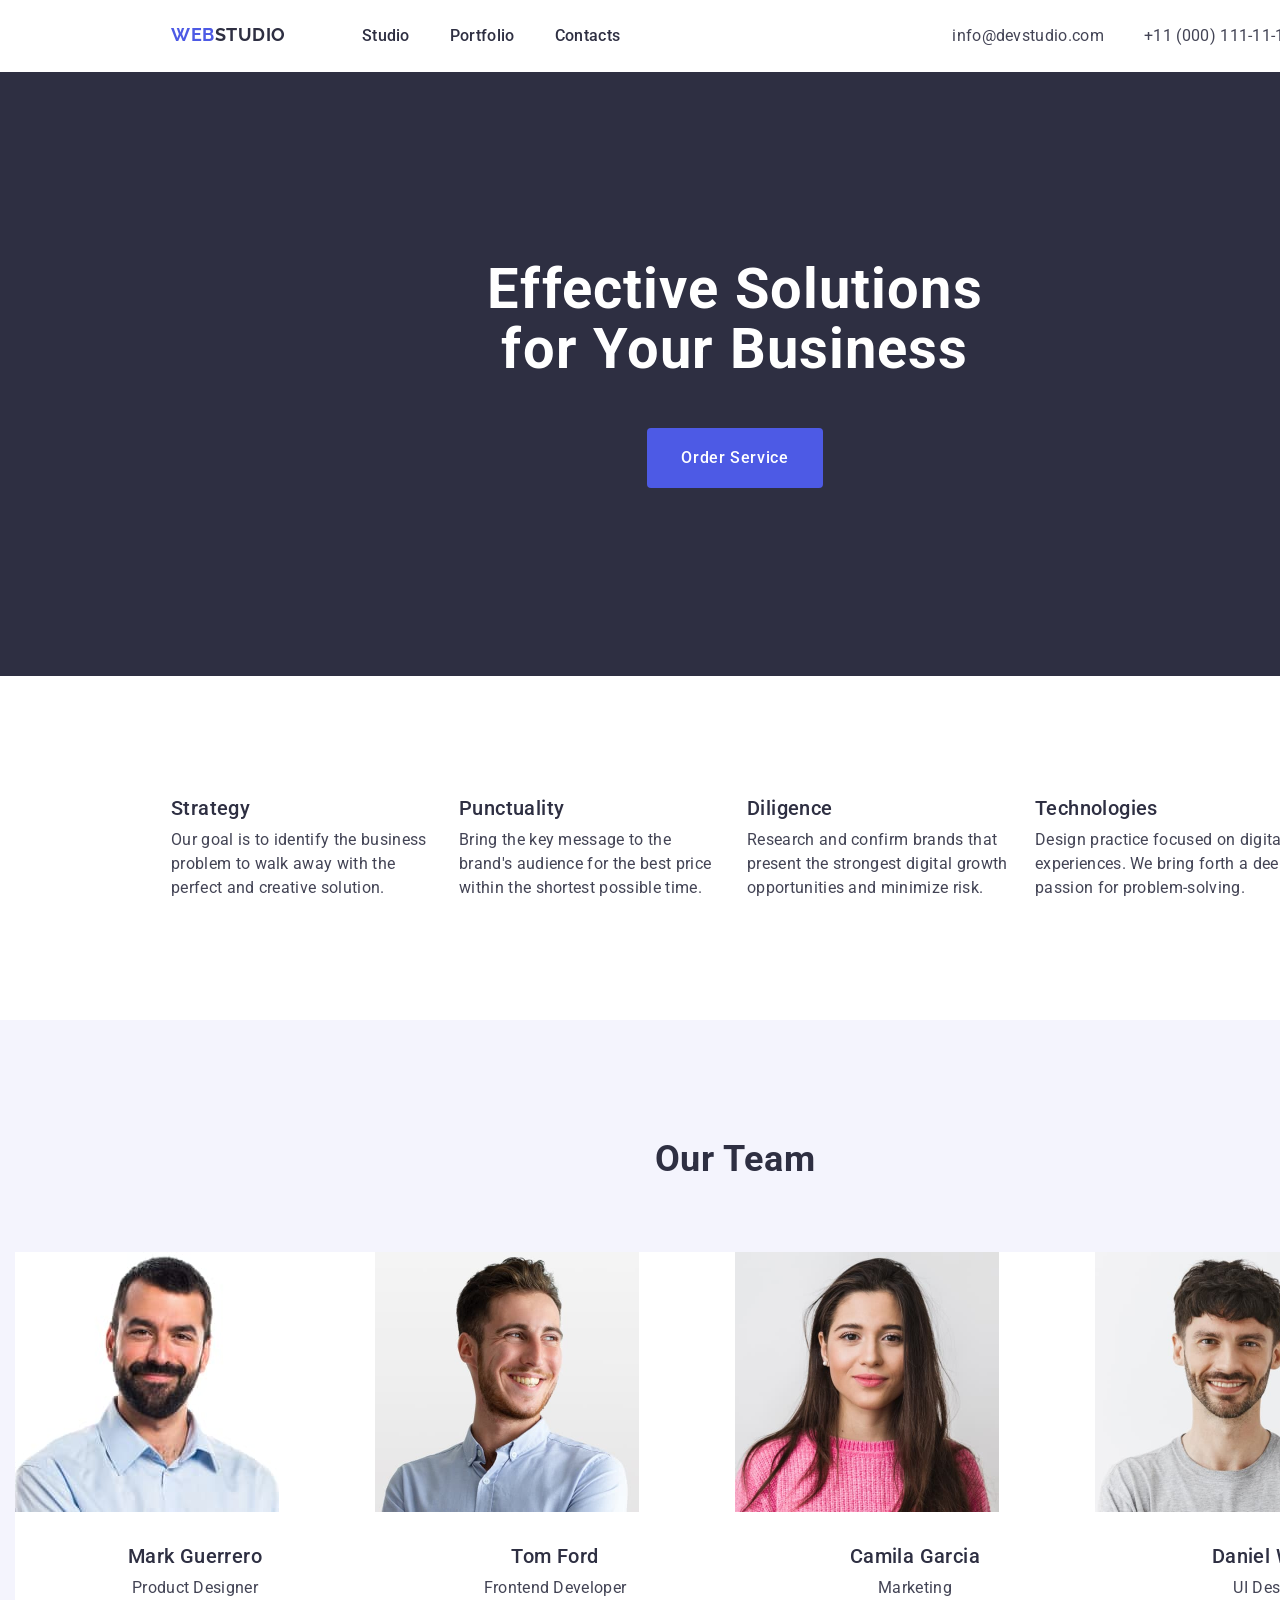
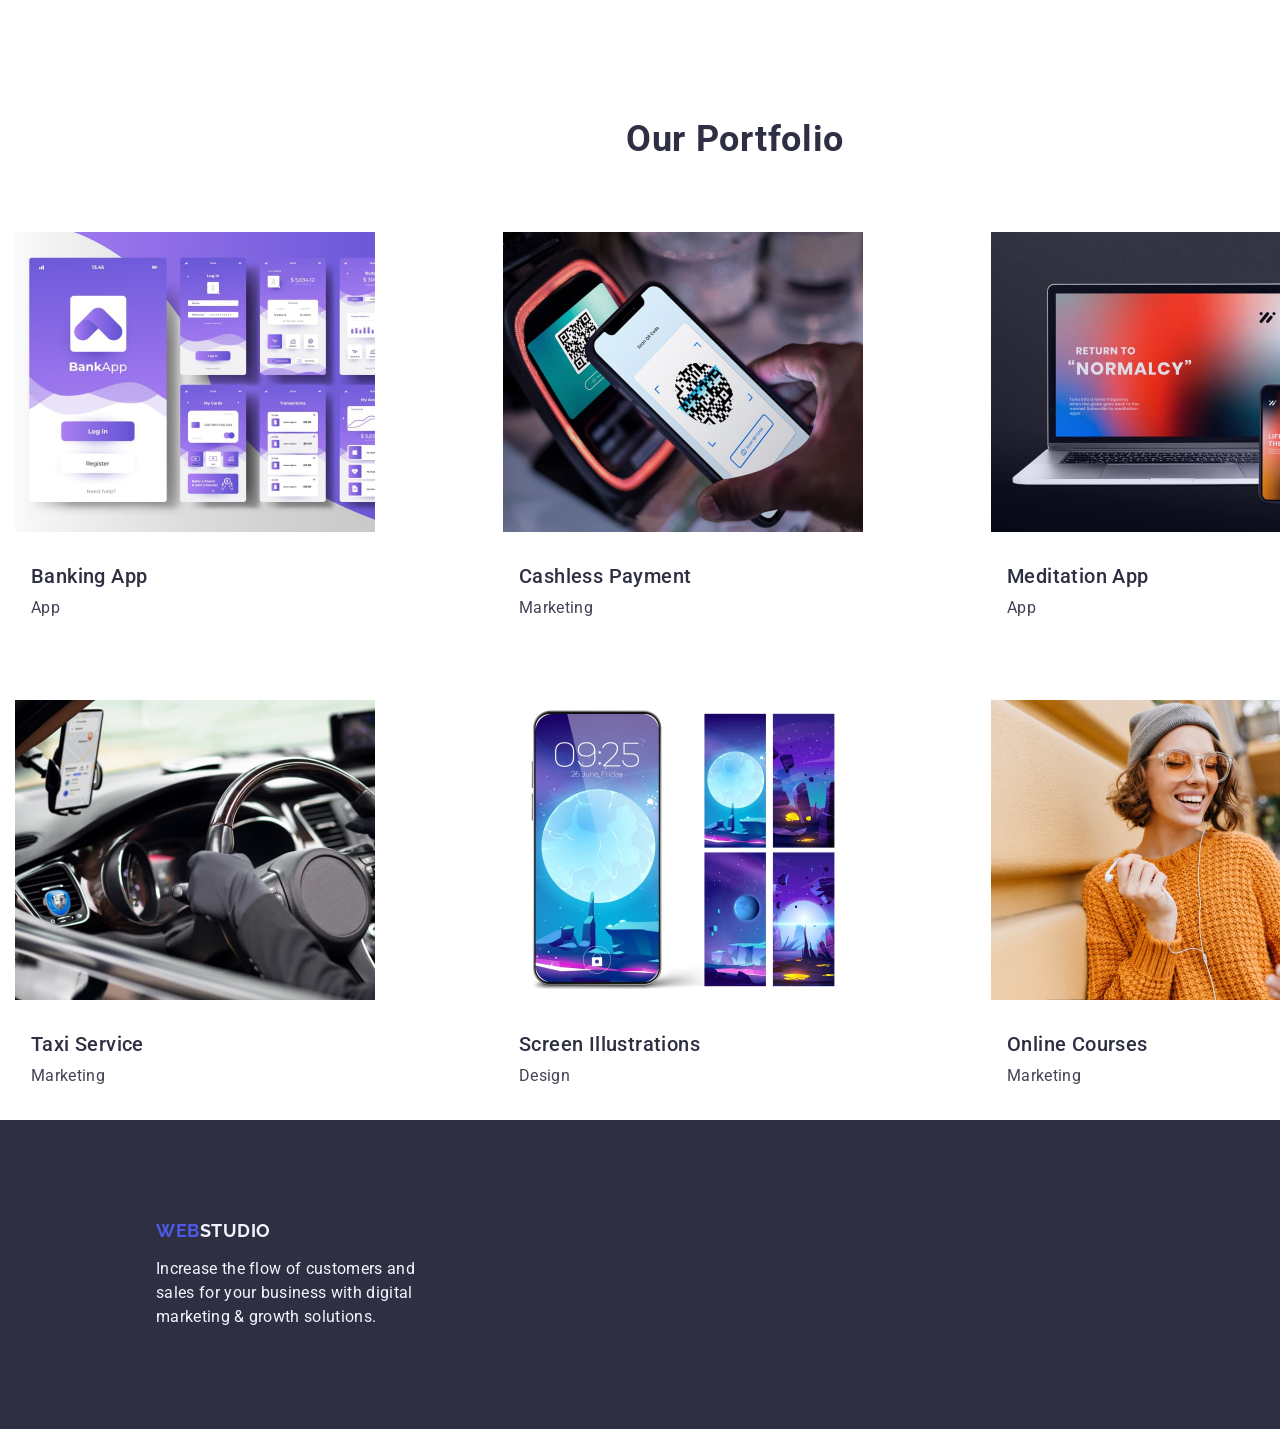
==== commit 490064d9: "add css" ====
--- a/index.html
+++ b/index.html
@@ -15,21 +15,22 @@
     
 </head>
 <body>
-    <header>
-        <nav>
+    <header class="header">
+        <div class="container header-wrap">
+        <nav class="header-nav">
         <a class="header-logo" href="./index.html" target="_blank" rel="noopener noreferrer nofollow
         ">Web<span class="header-logo-studio">Studio</span></a>
         <ul class="header-menu-list">
-            <li>
-                <a class="header-menu-item" href="./index.html" target="_blank" rel="noopener noreferrer nofollow
+            <li class="header-menu-item">
+                <a class="header-menu-link" href="./index.html" target="_blank" rel="noopener noreferrer nofollow
                 ">Studio</a>
             </li>
             <li>
-                <a class="header-menu-item" href="" target="_blank" rel="noopener noreferrer nofollow
+                <a class="header-menu-link" href="" target="_blank" rel="noopener noreferrer nofollow
                 ">Portfolio</a>
             </li>
             <li>
-                <a class="header-menu-item" href="" target="_blank" rel="noopener noreferrer nofollow
+                <a class="header-menu-link" href="" target="_blank" rel="noopener noreferrer nofollow
                 ">Contacts</a>
             </li>
         </ul>
@@ -44,40 +45,44 @@
 </li>
         </ul>
         </address>
+        </div>
     </header>
     <main>
          <!------------hero------------->
     <section class="hero-section">
+        <div class="container hero-wrap">
         <h1 class="hero-title">Effective Solutions
         for Your Business</h1>
         <button class="hero-button" type="button">Order Service</button>
+        </div>
     </section>
     <!----------about company----------->
     <section class="features">
-        <h2 hidden>About company</h2>
+        <div class="container features-wrap">
+        <h2 class="visually-hidden">About company</h2>
         <ul class="features-list">
-            <li>
+            <li class="features-item">
                 <h3 class="features-list-title">Strategy</h3>
                 <p class="features-list-text">
                     Our goal is to identify the business
                     problem to walk away with the perfect and creative solution.
                 </p>
             </li>
-            <li>
+            <li class="features-item">
                 <h3 class="features-list-title">Punctuality</h3>
                 <p class="features-list-text">
                     Bring the key message to the brand's audience for the best 
                     price within the shortest possible time.
                 </p>
             </li>
-            <li>
+            <li class="features-item">
                 <h3 class="features-list-title">Diligence</h3>
                 <p class="features-list-text">
                     Research and confirm brands that present the strongest digital 
                     growth opportunities and minimize risk.
                 </p>
             </li>
-            <li>
+            <li class="features-item">
                 <h3 class="features-list-title">Technologies</h3>
                 <p class="features-list-text">
                     Design practice focused on digital experiences. We bring forth 
@@ -85,9 +90,11 @@
                 </p>
             </li>
         </ul>
+    </div>
     </section>
     <!-----------our team------------>
     <section class="section-team">
+        <div class="container team-wrap">
         <h2 class="section-title seaction-team-title">Our Team</h2>
         <ul class="seaction-team-list">
             <li class="section-team-item">
@@ -111,52 +118,57 @@
                 <p class="section-team-text">UI Designer</p>
             </li>
         </ul>
+        </div>
     </section>
     <!-------------portfolio-------------->
-    <section>
+    <section class="portfolio">
+        <div class="container">
         <h2 class="section-title section-portfolio-title">Our Portfolio</h2>
         <ul class="section-portfolio-list">
-            <li>
+            <li class="portfolio-item">
                 <img class="section-portfolio-img" src="./images/banking.jpg" alt="Banking App" width="360" height="300" />
                 <h3 class="section-portfolio-subtitle">Banking App</h3>
                 <p class="section-portfolio-text">App</p>
             </li>
-            <li>
+            <li class="portfolio-item">
                 <img class="section-portfolio-img" src="./images/payment.jpg" alt="Cashless Payment" width="360" height="300" />
                 <h3 class="section-portfolio-subtitle">Cashless Payment</h3>
                 <p class="section-portfolio-text">Marketing</p>
             </li>
-            <li>
+            <li class="portfolio-item">
                 <img class="section-portfolio-img" src="./images/maditation.jpg" alt="Meditation App" width="360" height="300" />
                 <h3 class="section-portfolio-subtitle">Meditation App</h3>
                 <p class="section-portfolio-text">App</p>
             </li>
-            <li>
+            <li class="portfolio-item">
                 <img class="section-portfolio-img" src="./images/taxi.jpg" alt="Taxi Service" width="360" height="300" />
                 <h3 class="section-portfolio-subtitle">Taxi Service</h3>
                 <p class="section-portfolio-text">Marketing</p>
             </li>
-            <li>
+            <li class="portfolio-item">
                 <img class="section-portfolio-img" src="./images/screen.jpg" alt="Screen Illustrations" width="360" height="300" />
                 <h3 class="section-portfolio-subtitle">Screen Illustrations</h3>
                 <p class="section-portfolio-text">Design</p>
             </li>
-            <li>
+            <li class="portfolio-item">
                 <img class="section-portfolio-img" src="./images/courses.jpg" alt="Online Courses" width="360" height="300" />
                 <h3 class="section-portfolio-subtitle">Online Courses</h3>
                 <p class="section-portfolio-text">Marketing</p>
                  </li>
         </ul>
+        </div>
     </section>
     </main>
     <!----------footer-------->
     <footer class="footer">
+      <div class="container footer-wrap">
         <a class="footer-logo" href="./index.html" target="_blank" rel="noopener noreferrer nofollow
             ">Web<span class="footer-logo-studio">Studio</span></a>
             <p class="footer-text">
                 Increase the flow of customers and sales for your business 
                 with digital marketing & growth solutions.
             </p>
+      </div>
     </footer>
 </body>
 </html>
--- a/css/styles.css
+++ b/css/styles.css
@@ -1,17 +1,56 @@
+
 body {
     font-family: "Roboto", sans-serif;
     color: #434455;
     background-color: #FFFFFF;
 }
 
+p, h1, h2, h3, h4, h5, h6 {
+    margin-top: 0;
+    margin-bottom: 0;
+}
+
 ul {
     list-style: none;
+    margin-top: 0;
+    margin-bottom: 0;
+    padding-left: 0;
 }
 
 a {
     text-decoration: none;
 }
+
+button {
+    cursor: pointer;
+}
+
+address {
+    font-style: normal;
+}
+
+img {
+    display: block;
+}
+
+
+
 /* ------------------HEADER------------------- */
+
+.header {
+    padding-top: 24px;
+    padding-bottom: 24px;
+} 
+
+.header-wrap {
+    display: flex;
+}
+
+.header-nav {
+    display: flex;
+    
+}
+
 .header-logo {
     font-family: "Raleway", sans-serif;
     font-weight: 700;
@@ -20,13 +59,21 @@
     letter-spacing: 0.03em;
     text-transform: uppercase;
     color: #4d5ae5;
+    margin-right: 76px;
+    padding-left: 156px;
 }
 
 .header-logo .header-logo-studio {
     color: #2e2f42;
 }
 
-.header-menu-item {
+.header-menu-list {
+    display: flex;
+    gap: 40px;
+    margin-right: 332px;
+}
+
+.header-menu-link {
     font-weight: 500;
     font-size: 16px;
     line-height: 1.5;
@@ -34,14 +81,21 @@
     color: #2e2f42;
 }
 
-.header-menu-list .header-menu-item:hover,
-.header-menu-list .header-menu-item:focus,
-.header-menu-list .header-menu-item:active {
+.header-menu-list .header-menu-link:hover,
+.header-menu-list .header-menu-link:focus,
+.header-menu-list .header-menu-link:active {
     color: #404bbf;
 }
 
 .header-address {
     font-style: normal;
+    display: flex;
+}
+
+.address-list {
+    display: flex;
+    gap: 40px;
+    padding-right: 156px;
 }
 
 .address-link {
@@ -63,8 +117,15 @@
 
 /*=============HERO============*/
 
+
 .hero-section {
-    background: #2e2f42;
+     
+    padding-bottom: 120px;
+}
+
+.hero-wrap {
+  background: #2e2f42; 
+  padding: 188px 472px;  
 }
 
 .hero-title {
@@ -74,6 +135,10 @@
     letter-spacing: 0.02em;
     text-align: center;
     color: #fff;
+    max-width: 496px;
+    margin: 0 auto;
+    margin-bottom: 48px;
+    
 }
 
 .hero-button {
@@ -84,7 +149,10 @@
     letter-spacing: 0.04em;
     color: #fff;
     border-color: transparent;
-    cursor: pointer;
+    border-radius: 4px;
+    padding: 16px 32px;
+    display: block;
+    margin: 0 auto;
 }
 
 .hero-button:hover,
@@ -93,6 +161,35 @@
 }
 
 /*===============about company==========*/
+
+.features-wrap {
+   
+    padding-bottom: 120px;
+}
+
+.visually-hidden {
+    position: absolute;
+    width: 1px;
+    height: 1px;
+    margin: -1px;
+    border: 0;
+    padding: 0;
+    white-space: nowrap;
+    clip-path: inset(100%);
+    clip: rect(0 0 0 0);
+    overflow: hidden;
+}
+
+.features-list {
+    padding-right: 156px;
+    padding-left: 156px;
+    display: flex;
+    gap: 24px;
+}
+
+.features-item {
+    width: calc((100% - 3 * 24px) / 4);
+}
 
 .features-list-title {
     font-weight: 500;
@@ -100,6 +197,7 @@
     line-height: 1.2;
     letter-spacing: 0.02em;
     color: #2e2f42;
+    margin-bottom: 8px;
 }
 
 .features-list-text {
@@ -109,7 +207,15 @@
     color: #434455;
 }
 
-/*==========section title==========*/
+/*==========GENERAL==========*/
+
+.container {
+    width: 1470px;
+    padding-left: 15px;
+    padding-right: 15px;
+    margin: 0 auto;
+
+}
 
 .section-title {
     font-weight: 700;
@@ -119,6 +225,8 @@
     text-align: center;
     color: #2e2f42;
     text-transform: capitalize;
+    padding-top: 120px;
+    padding-bottom: 72px;
 }
 /*==========================*/
 
@@ -130,10 +238,17 @@
 
 .seaction-team-list {
     background: #fff;
+    display: flex;
+    
 }
 
 .section-team-item {
    background:  #FFFFFF;
+   width: calc((100% - 3 * 24px) / 3);
+}
+
+.seaction-team-img {
+    margin-bottom: 32px;
 }
 
 .section-team-subtitle {
@@ -143,6 +258,8 @@
    letter-spacing: 0.02em;
    text-align: center;
    color: #2e2f42;
+   margin-bottom: 8px;
+   
 }
 
 .section-team-text {
@@ -158,6 +275,13 @@
 
 .section-portfolio-list {
     background: #fff;
+    display: flex;
+    flex-wrap: wrap;
+    gap: 48px 24px;
+}
+
+.portfolio-item {
+    width: calc((100% - 2 * 24px) / 3);
 }
 
 .section-portfolio-subtitle {
@@ -166,6 +290,9 @@
     line-height: 1.2;
     letter-spacing: 0.02em;
     color: #2e2f42;
+    margin-top: 32px;
+    margin-bottom: 8px;
+    padding-left: 16px;
 }
 
 .section-portfolio-text {
@@ -173,12 +300,19 @@
     line-height: 1.5;
     letter-spacing: 0.02em;
     color: #434455;
+    padding-left: 16px;
+    padding-bottom: 32px;
 }
 
 /* ===============footer============ */
 
 .footer {
     background: #2e2f42;
+}
+
+.footer-wrap {
+    
+    padding: 100px 1020px 100px 156px;
 }
 
 .footer-logo {
@@ -189,6 +323,7 @@
     letter-spacing: 0.03em;
     text-transform: uppercase;
     color: #4d5ae5;
+   
 }
 
 .footer-logo .footer-logo-studio {
@@ -200,6 +335,7 @@
     line-height: 1.5;
     letter-spacing: 0.02em;
     color: #f4f4fd;
+    margin-top: 16px;
 }
 
 /*============================ */
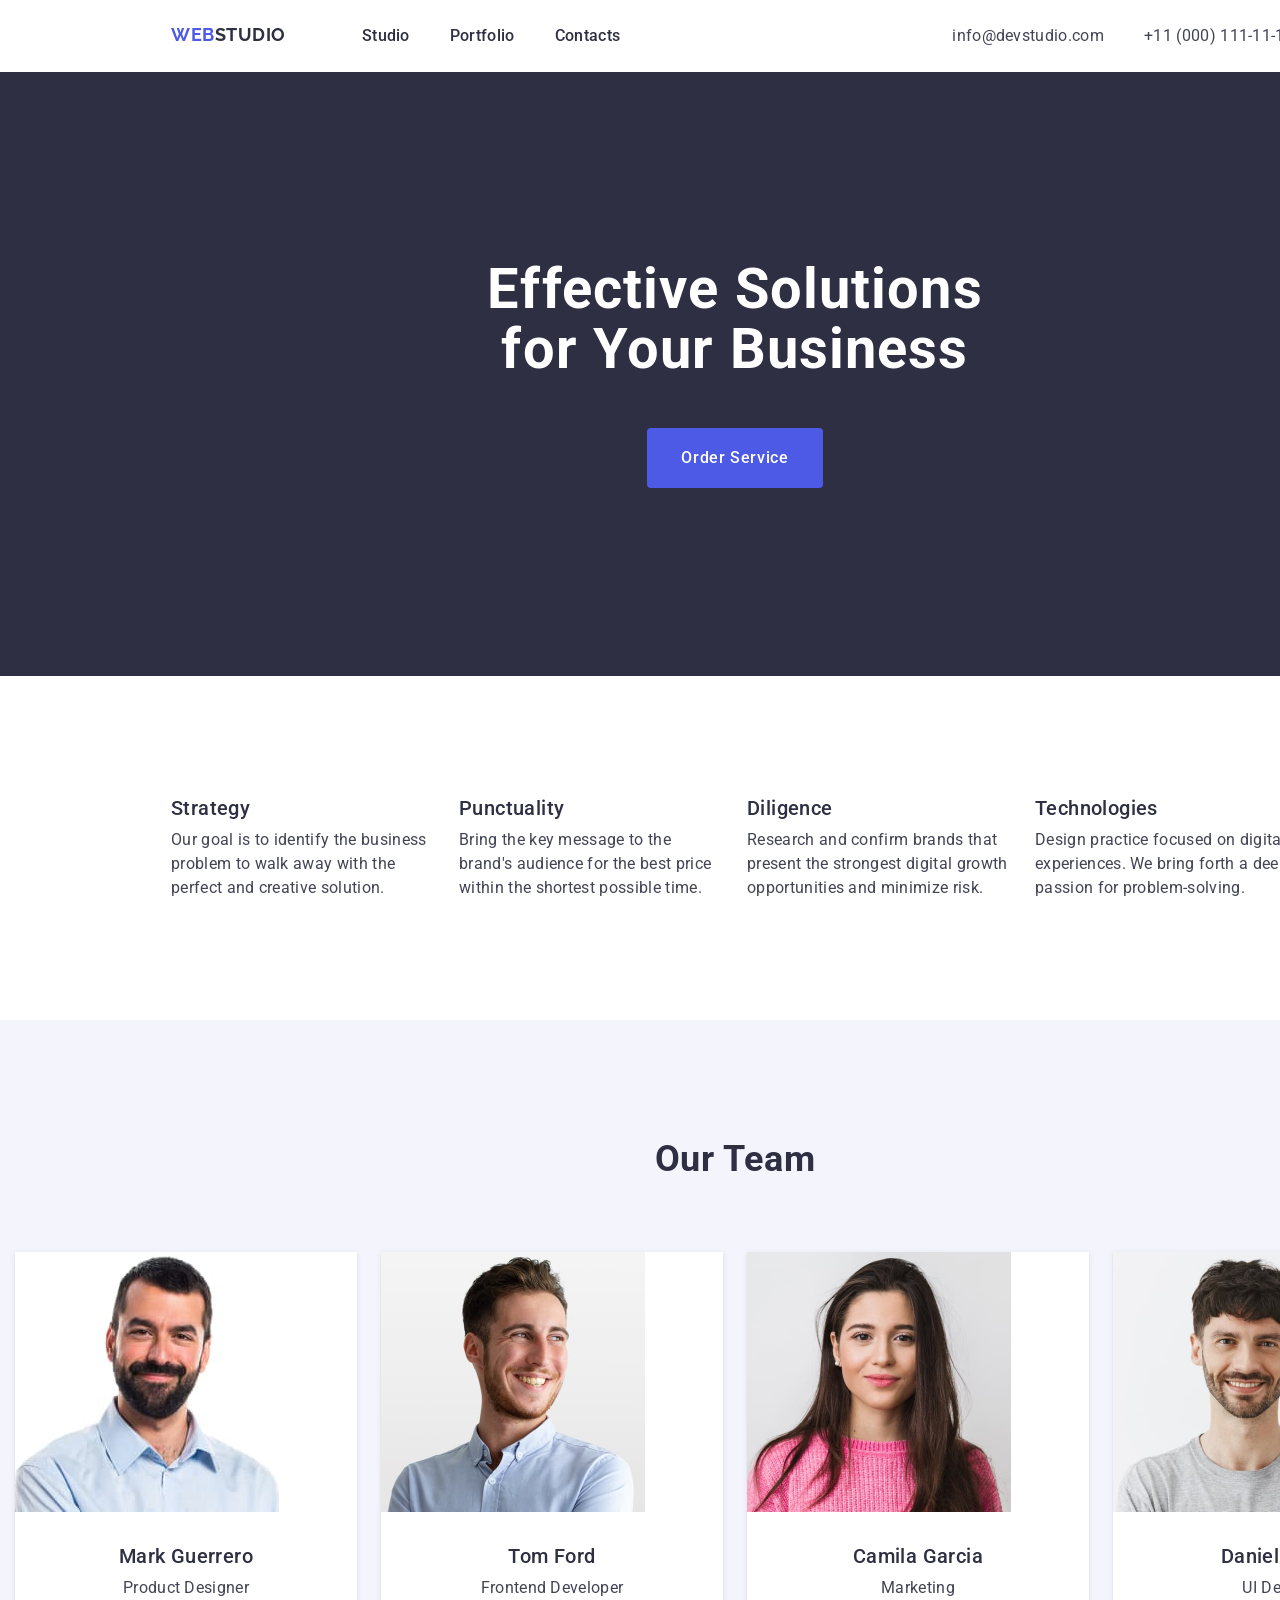
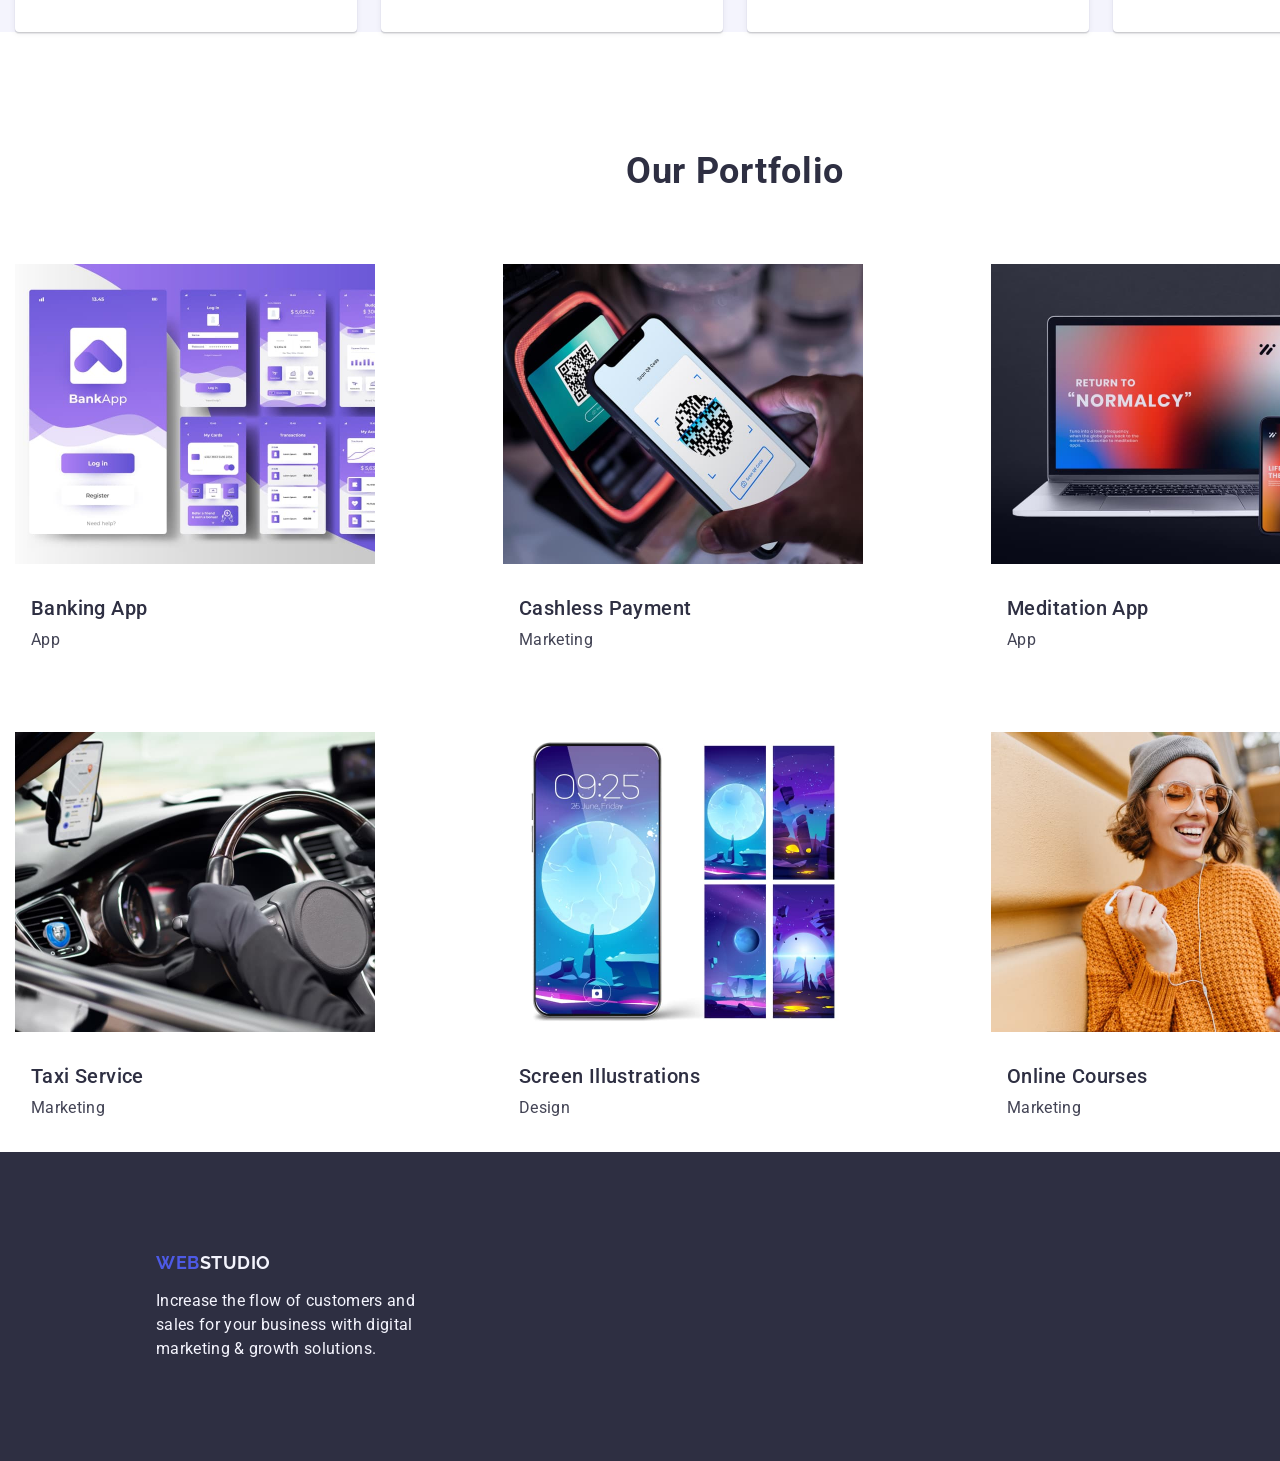
==== commit 7536e9f6: "add code" ====
--- a/index.html
+++ b/index.html
@@ -95,27 +95,35 @@
     <!-----------our team------------>
     <section class="section-team">
         <div class="container team-wrap">
-        <h2 class="section-title seaction-team-title">Our Team</h2>
+        <h2 class="section-title section-team-title">Our Team</h2>
         <ul class="seaction-team-list">
             <li class="section-team-item">
                 <img class="seaction-team-img" src="./images/MarkGuerrero.jpg" alt="Product Designer" width="264" height="260" />
-                <h3 class="section-team-subtitle">Mark Guerrero</h3>
-                <p class="section-team-text">Product Designer</p>
+                <div class="text-wrap">
+                    <h3 class="section-team-subtitle">Mark Guerrero</h3>
+                    <p class="section-team-text">Product Designer</p>
+                </div>
             </li>
             <li class="section-team-item">
                 <img class="seaction-team-img" src="./images/TomFord.jpg" alt="Frontend Developer" width="264" height="260" />
-                <h3 class="section-team-subtitle">Tom Ford</h3>
-                <p class="section-team-text">Frontend Developer</p>
+               <div class="text-wrap">
+                    <h3 class="section-team-subtitle">Tom Ford</h3>
+                    <p class="section-team-text">Frontend Developer</p>
+               </div>
             </li>
             <li class="section-team-item">
                 <img class="seaction-team-img" src="./images/CamilaGarcia.jpg" alt="Marketing" width="264" height="260" />
-                <h3 class="section-team-subtitle">Camila Garcia</h3>
-                <p class="section-team-text">Marketing</p>
+                <div class="text-wrap">
+                    <h3 class="section-team-subtitle">Camila Garcia</h3>
+                    <p class="section-team-text">Marketing</p>
+                </div>
             </li>
             <li class="section-team-item">
                 <img class="seaction-team-img" src="./images/DanielWilson.jpg" alt="UI Designer" width="264" height="260" />
-                <h3 class="section-team-subtitle">Daniel Wilson</h3>
-                <p class="section-team-text">UI Designer</p>
+                <div class="text-wrap">
+                    <h3 class="section-team-subtitle">Daniel Wilson</h3>
+                    <p class="section-team-text">UI Designer</p>
+                </div>
             </li>
         </ul>
         </div>
--- a/css/styles.css
+++ b/css/styles.css
@@ -189,9 +189,11 @@
 
 .features-item {
     width: calc((100% - 3 * 24px) / 4);
+    margin-right: 0;
 }
 
 .features-list-title {
+    align-items: center;
     font-weight: 500;
     font-size: 20px;
     line-height: 1.2;
@@ -236,19 +238,24 @@
     background-color: #F4F4FD;
 }
 
+
 .seaction-team-list {
-    background: #fff;
-    display: flex;
+    display: flex;
+    column-gap: 24px;
+}
+
+.seaction-team-list > .section-team-item {
+    background-color: #fff;;
+   width: calc((100% - 72px) / 4);
+box-shadow: 0 2px 1px 0 rgba(46, 47, 66, 0.08), 0 1px 1px 0 rgba(46, 47, 66, 0.16), 0 1px 6px 0 rgba(46, 47, 66, 0.08);
     
-}
-
-.section-team-item {
-   background:  #FFFFFF;
-   width: calc((100% - 3 * 24px) / 3);
-}
-
-.seaction-team-img {
-    margin-bottom: 32px;
+    border-radius: 0 0 4px 4px;
+}
+
+
+.text-wrap {
+    text-align: center;
+    padding: 32px 0;
 }
 
 .section-team-subtitle {
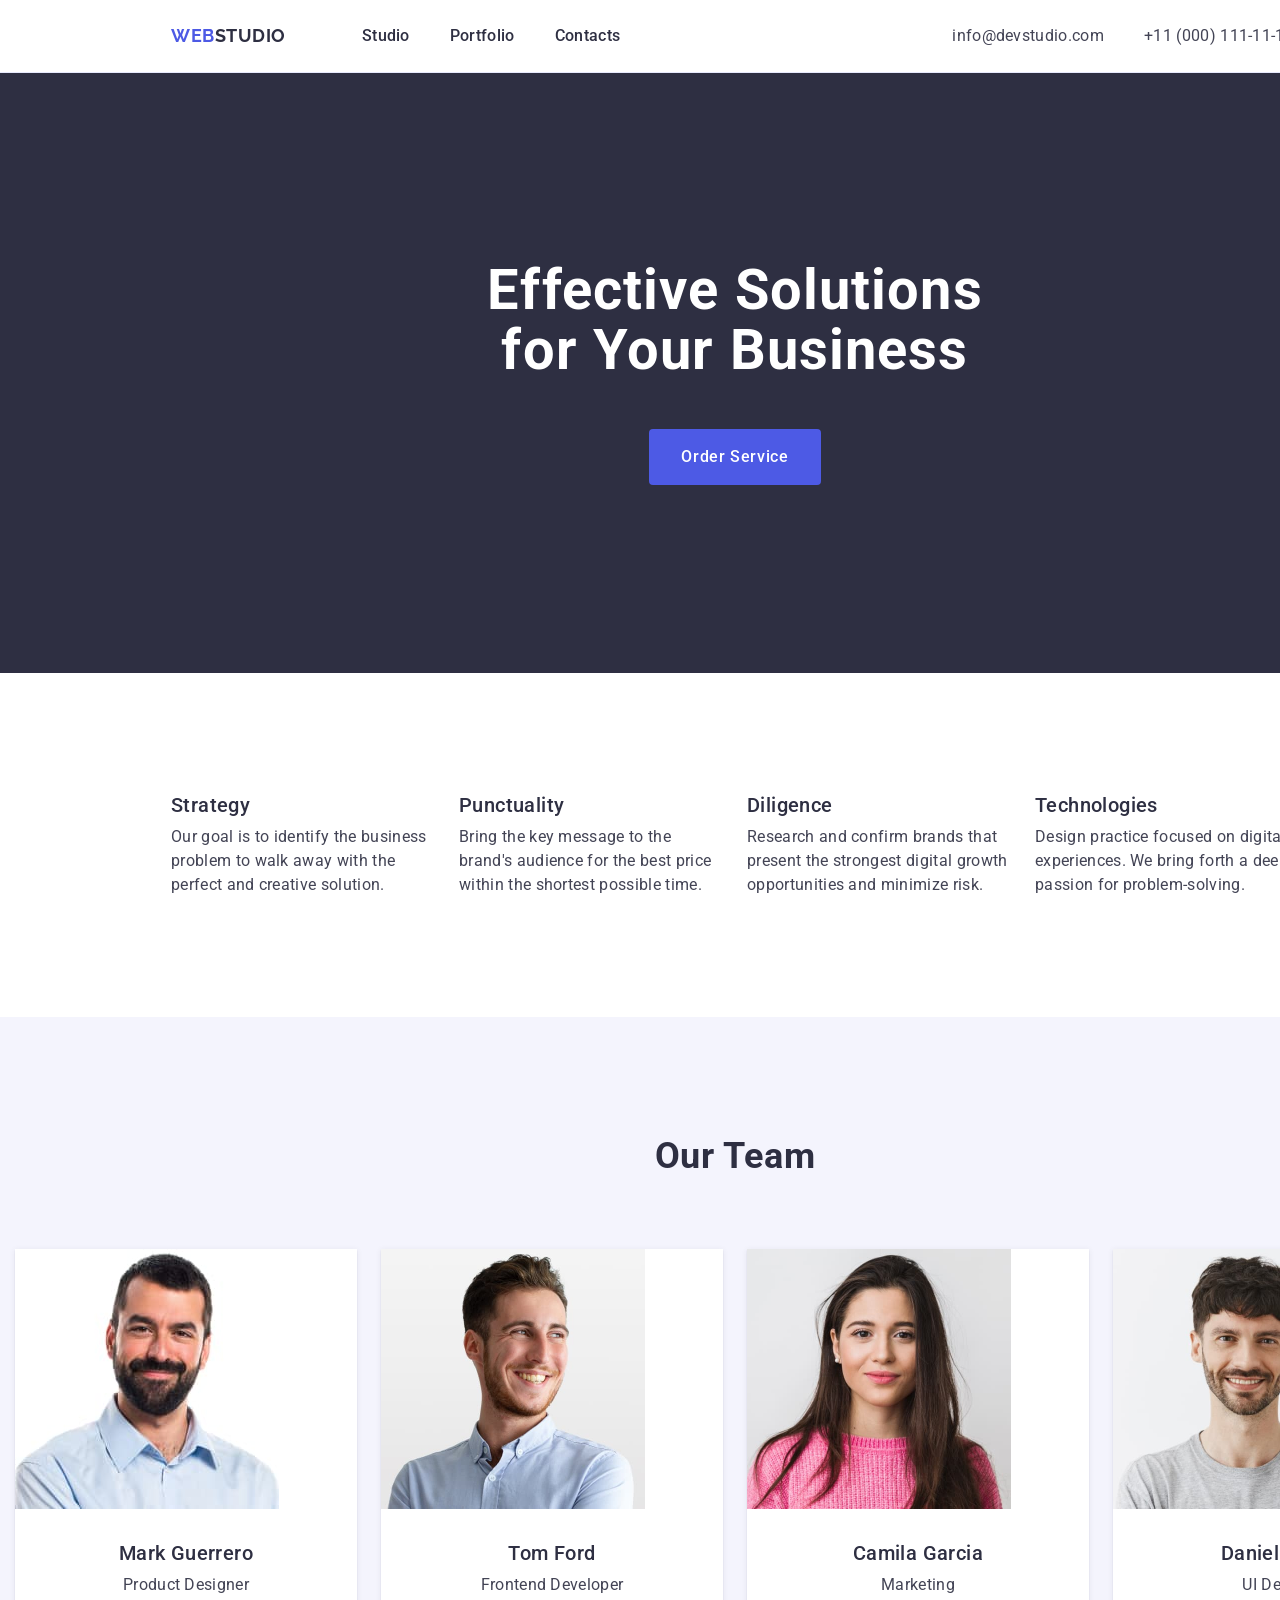
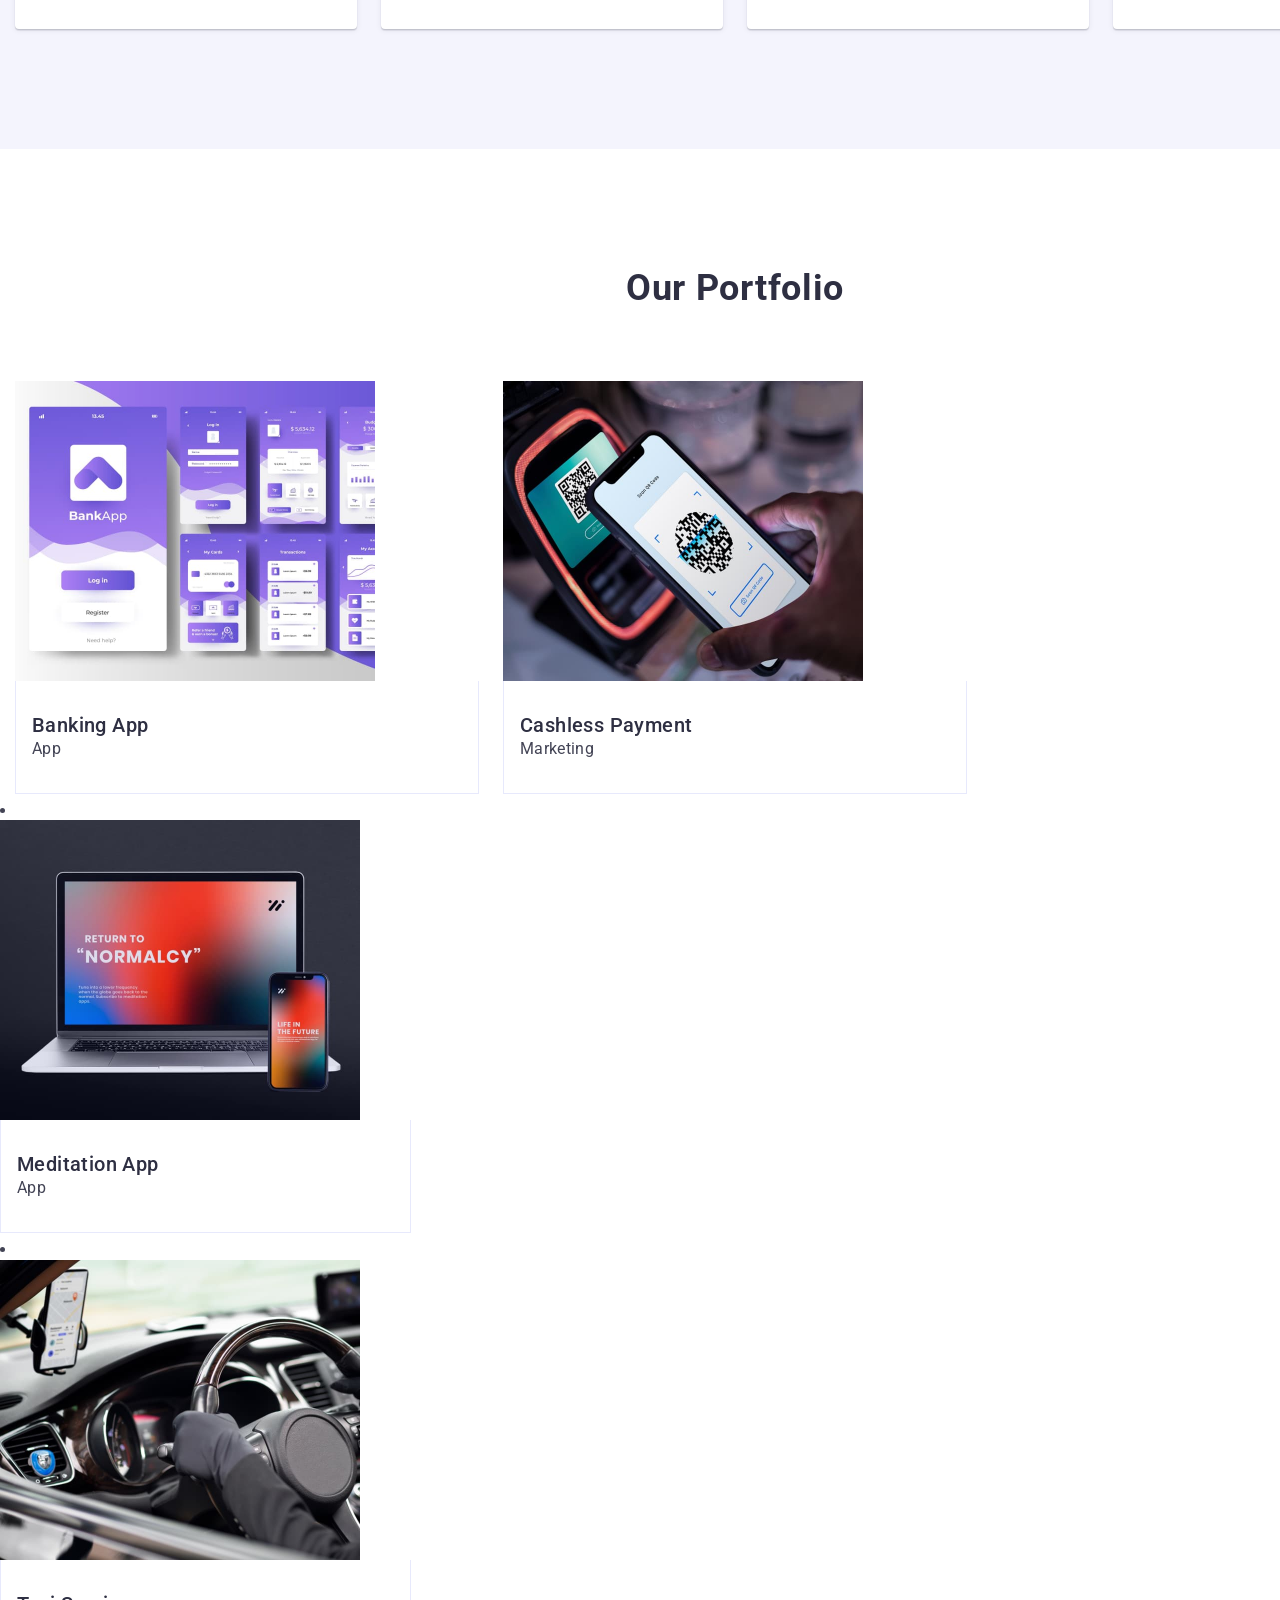
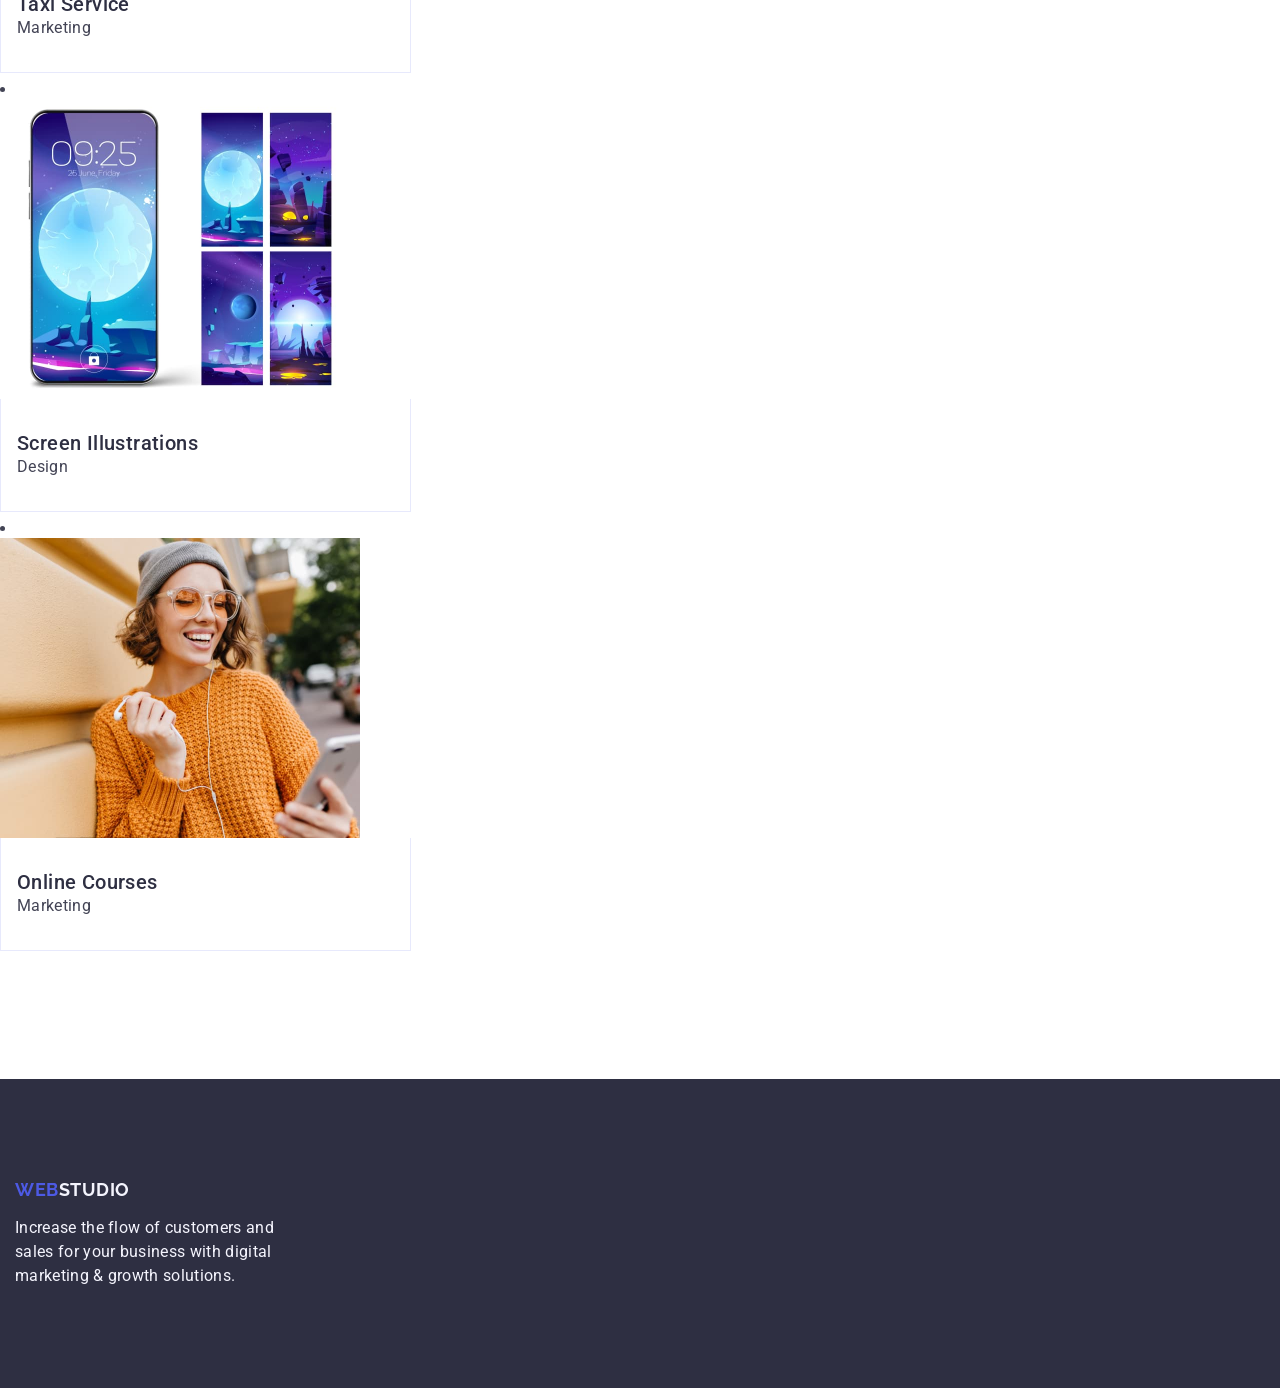
==== commit 6b945154: "fixed code" ====
--- a/index.html
+++ b/index.html
@@ -15,7 +15,7 @@
     
 </head>
 <body>
-    <header class="header">
+    <header class=" section header">
         <div class="container header-wrap">
         <nav class="header-nav">
         <a class="header-logo" href="./index.html" target="_blank" rel="noopener noreferrer nofollow
@@ -49,7 +49,7 @@
     </header>
     <main>
          <!------------hero------------->
-    <section class="hero-section">
+    <section class="section hero-section">
         <div class="container hero-wrap">
         <h1 class="hero-title">Effective Solutions
         for Your Business</h1>
@@ -57,7 +57,7 @@
         </div>
     </section>
     <!----------about company----------->
-    <section class="features">
+    <section class="section features">
         <div class="container features-wrap">
         <h2 class="visually-hidden">About company</h2>
         <ul class="features-list">
@@ -93,7 +93,7 @@
     </div>
     </section>
     <!-----------our team------------>
-    <section class="section-team">
+    <section class="section section-team">
         <div class="container team-wrap">
         <h2 class="section-title section-team-title">Our Team</h2>
         <ul class="seaction-team-list">
@@ -129,46 +129,58 @@
         </div>
     </section>
     <!-------------portfolio-------------->
-    <section class="portfolio">
+    <section class="section section-portfolio">
         <div class="container">
         <h2 class="section-title section-portfolio-title">Our Portfolio</h2>
         <ul class="section-portfolio-list">
             <li class="portfolio-item">
                 <img class="section-portfolio-img" src="./images/banking.jpg" alt="Banking App" width="360" height="300" />
-                <h3 class="section-portfolio-subtitle">Banking App</h3>
-                <p class="section-portfolio-text">App</p>
+               <div class="portfolio-item-wrap">
+                    <h3 class="section-portfolio-subtitle">Banking App</h3>
+                    <p class="section-portfolio-text">App</p>
+               </div>
             </li>
             <li class="portfolio-item">
                 <img class="section-portfolio-img" src="./images/payment.jpg" alt="Cashless Payment" width="360" height="300" />
-                <h3 class="section-portfolio-subtitle">Cashless Payment</h3>
-                <p class="section-portfolio-text">Marketing</p>
-            </li>
+                <div class="portfolio-item-wrap">
+                    <h3 class="section-portfolio-subtitle">Cashless Payment</h3>
+                    <p class="section-portfolio-text">Marketing</p>
+                </li>
+                </div>
             <li class="portfolio-item">
                 <img class="section-portfolio-img" src="./images/maditation.jpg" alt="Meditation App" width="360" height="300" />
-                <h3 class="section-portfolio-subtitle">Meditation App</h3>
-                <p class="section-portfolio-text">App</p>
+                <div class="portfolio-item-wrap">
+                    <h3 class="section-portfolio-subtitle">Meditation App</h3>
+                    <p class="section-portfolio-text">App</p>
+                </div>
             </li>
             <li class="portfolio-item">
                 <img class="section-portfolio-img" src="./images/taxi.jpg" alt="Taxi Service" width="360" height="300" />
-                <h3 class="section-portfolio-subtitle">Taxi Service</h3>
-                <p class="section-portfolio-text">Marketing</p>
+                <div class="portfolio-item-wrap">
+                    <h3 class="section-portfolio-subtitle">Taxi Service</h3>
+                    <p class="section-portfolio-text">Marketing</p>
+                </div>
             </li>
             <li class="portfolio-item">
                 <img class="section-portfolio-img" src="./images/screen.jpg" alt="Screen Illustrations" width="360" height="300" />
-                <h3 class="section-portfolio-subtitle">Screen Illustrations</h3>
-                <p class="section-portfolio-text">Design</p>
+                <div class="portfolio-item-wrap">
+                    <h3 class="section-portfolio-subtitle">Screen Illustrations</h3>
+                    <p class="section-portfolio-text">Design</p>
+                </div>
             </li>
             <li class="portfolio-item">
                 <img class="section-portfolio-img" src="./images/courses.jpg" alt="Online Courses" width="360" height="300" />
-                <h3 class="section-portfolio-subtitle">Online Courses</h3>
-                <p class="section-portfolio-text">Marketing</p>
+               <div class="portfolio-item-wrap">
+                    <h3 class="section-portfolio-subtitle">Online Courses</h3>
+                    <p class="section-portfolio-text">Marketing</p>
+               </div>
                  </li>
         </ul>
         </div>
     </section>
     </main>
     <!----------footer-------->
-    <footer class="footer">
+    <footer class="section footer">
       <div class="container footer-wrap">
         <a class="footer-logo" href="./index.html" target="_blank" rel="noopener noreferrer nofollow
             ">Web<span class="footer-logo-studio">Studio</span></a>
--- a/css/styles.css
+++ b/css/styles.css
@@ -40,6 +40,7 @@
 .header {
     padding-top: 24px;
     padding-bottom: 24px;
+    border-bottom: 1px solid #e7e9fc;
 } 
 
 .header-wrap {
@@ -48,6 +49,7 @@
 
 .header-nav {
     display: flex;
+    align-items: center;
     
 }
 
@@ -79,6 +81,7 @@
     line-height: 1.5;
     letter-spacing: 0.02em;
     color: #2e2f42;
+    padding: 24px 0;
 }
 
 .header-menu-list .header-menu-link:hover,
@@ -119,14 +122,11 @@
 
 
 .hero-section {
-     
-    padding-bottom: 120px;
-}
-
-.hero-wrap {
-  background: #2e2f42; 
-  padding: 188px 472px;  
-}
+     background: #2e2f42;
+    padding-top: 188px;
+    padding-bottom: 188px;
+}
+
 
 .hero-title {
     font-weight: 700;
@@ -142,6 +142,8 @@
 }
 
 .hero-button {
+    min-width: 169px;
+    height: 56px;
     background: #4d5ae5;
     font-weight: 500;
     font-size: 16px;
@@ -149,6 +151,7 @@
     letter-spacing: 0.04em;
     color: #fff;
     border-color: transparent;
+    border: none;
     border-radius: 4px;
     padding: 16px 32px;
     display: block;
@@ -162,9 +165,9 @@
 
 /*===============about company==========*/
 
-.features-wrap {
-   
-    padding-bottom: 120px;
+.features {
+   padding-top: 120px;
+    padding-bottom: 120px; 
 }
 
 .visually-hidden {
@@ -219,6 +222,7 @@
 
 }
 
+
 .section-title {
     font-weight: 700;
     font-size: 36px;
@@ -227,8 +231,7 @@
     text-align: center;
     color: #2e2f42;
     text-transform: capitalize;
-    padding-top: 120px;
-    padding-bottom: 72px;
+    margin-bottom: 72px;
 }
 /*==========================*/
 
@@ -236,16 +239,17 @@
 
 .section-team {
     background-color: #F4F4FD;
+    padding: 120px 0;
 }
 
 
 .seaction-team-list {
     display: flex;
-    column-gap: 24px;
+    gap: 24px;
 }
 
 .seaction-team-list > .section-team-item {
-    background-color: #fff;;
+    background-color: #fff;
    width: calc((100% - 72px) / 4);
 box-shadow: 0 2px 1px 0 rgba(46, 47, 66, 0.08), 0 1px 1px 0 rgba(46, 47, 66, 0.16), 0 1px 6px 0 rgba(46, 47, 66, 0.08);
     
@@ -280,11 +284,23 @@
 
 /*=============portfolio=============*/
 
+.section-portfolio {
+    padding-top: 120px;
+    padding-bottom: 120px;
+}
+
 .section-portfolio-list {
     background: #fff;
     display: flex;
     flex-wrap: wrap;
     gap: 48px 24px;
+}
+
+.portfolio-item-wrap {
+    padding: 32px 16px;
+    border: 1px solid #e7e9fc;
+    border-top: none;
+    margin-bottom: 8px;
 }
 
 .portfolio-item {
@@ -297,9 +313,7 @@
     line-height: 1.2;
     letter-spacing: 0.02em;
     color: #2e2f42;
-    margin-top: 32px;
-    margin-bottom: 8px;
-    padding-left: 16px;
+    
 }
 
 .section-portfolio-text {
@@ -307,22 +321,19 @@
     line-height: 1.5;
     letter-spacing: 0.02em;
     color: #434455;
-    padding-left: 16px;
-    padding-bottom: 32px;
+   
 }
 
 /* ===============footer============ */
 
 .footer {
     background: #2e2f42;
-}
-
-.footer-wrap {
-    
-    padding: 100px 1020px 100px 156px;
-}
+    padding: 100px 0;
+}
+
 
 .footer-logo {
+    display: inline-block;
     font-family: "Raleway", sans-serif;
     font-weight: 700;
     font-size: 18px;
@@ -330,6 +341,7 @@
     letter-spacing: 0.03em;
     text-transform: uppercase;
     color: #4d5ae5;
+    margin-bottom: 16px;
    
 }
 
@@ -338,11 +350,12 @@
 }
 
 .footer-text {
+    max-width: 264px;
     font-size: 16px;
     line-height: 1.5;
     letter-spacing: 0.02em;
     color: #f4f4fd;
-    margin-top: 16px;
+
 }
 
 /*============================ */
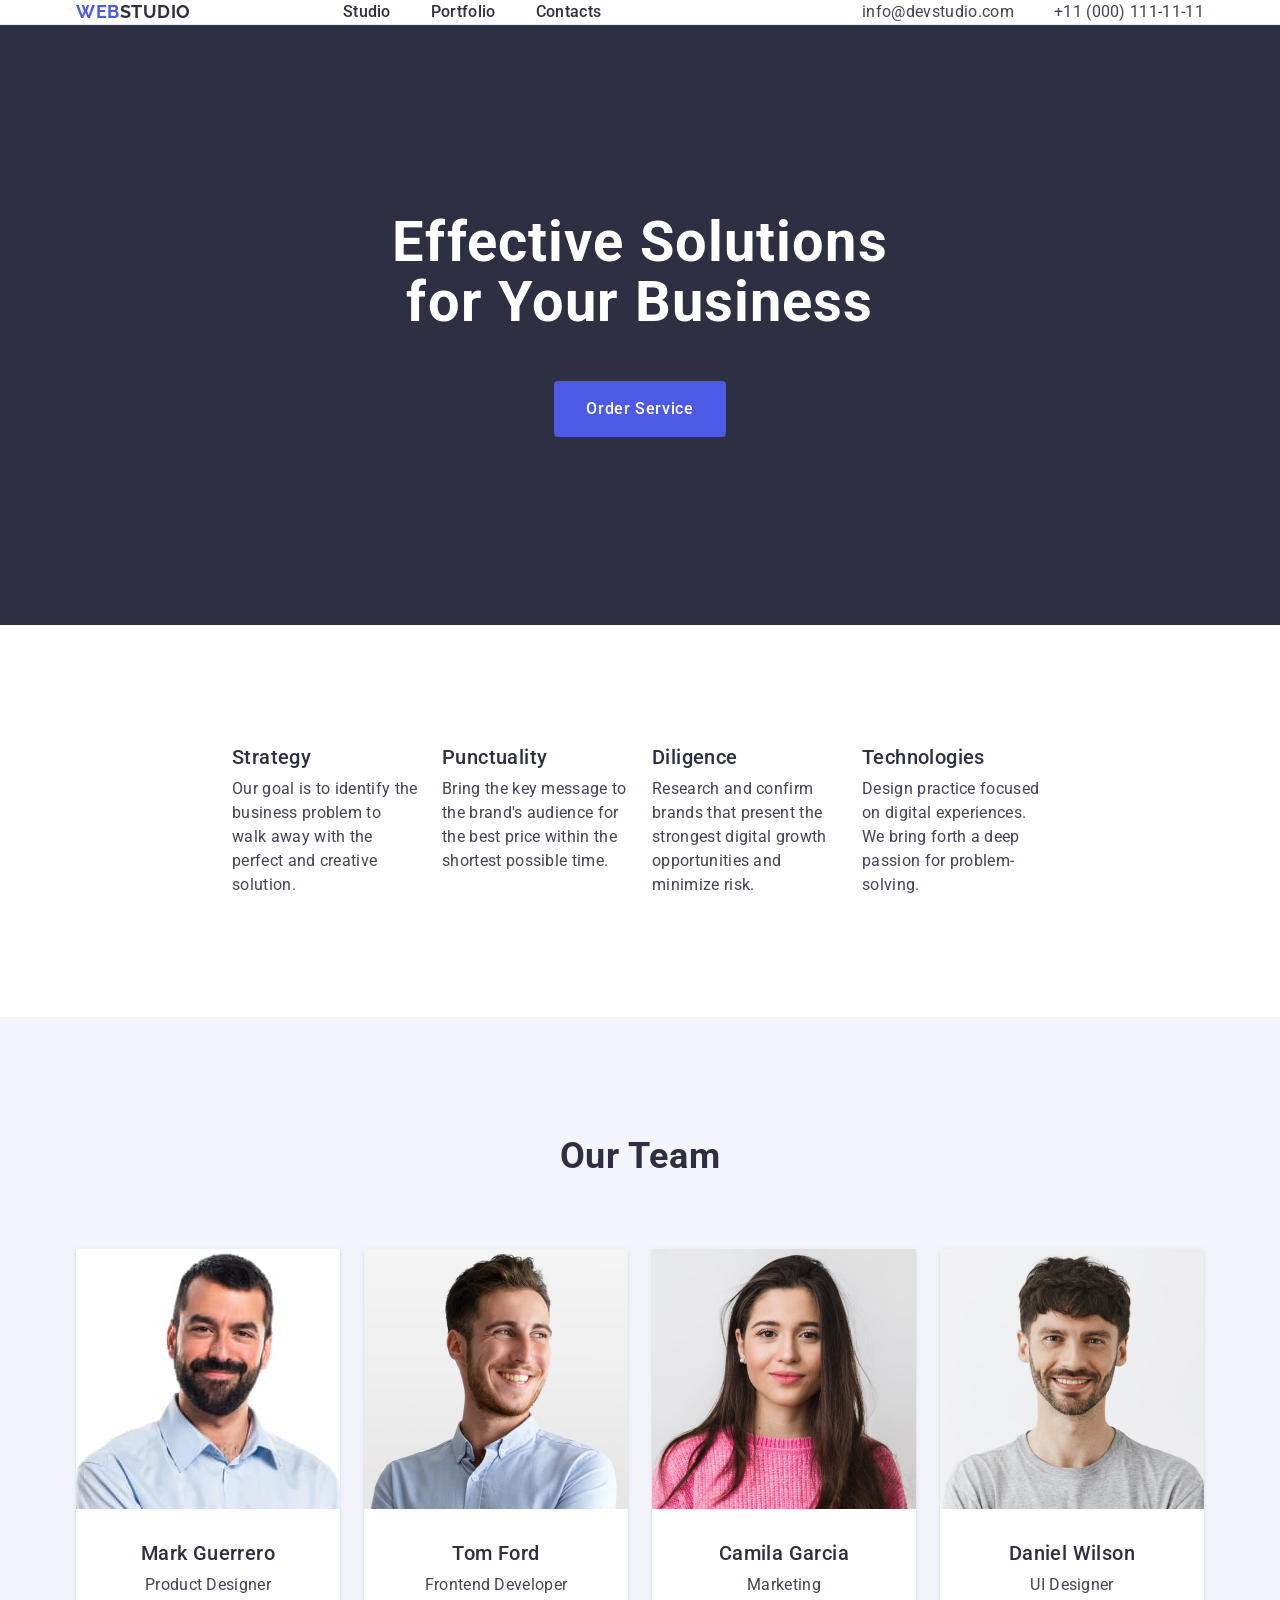
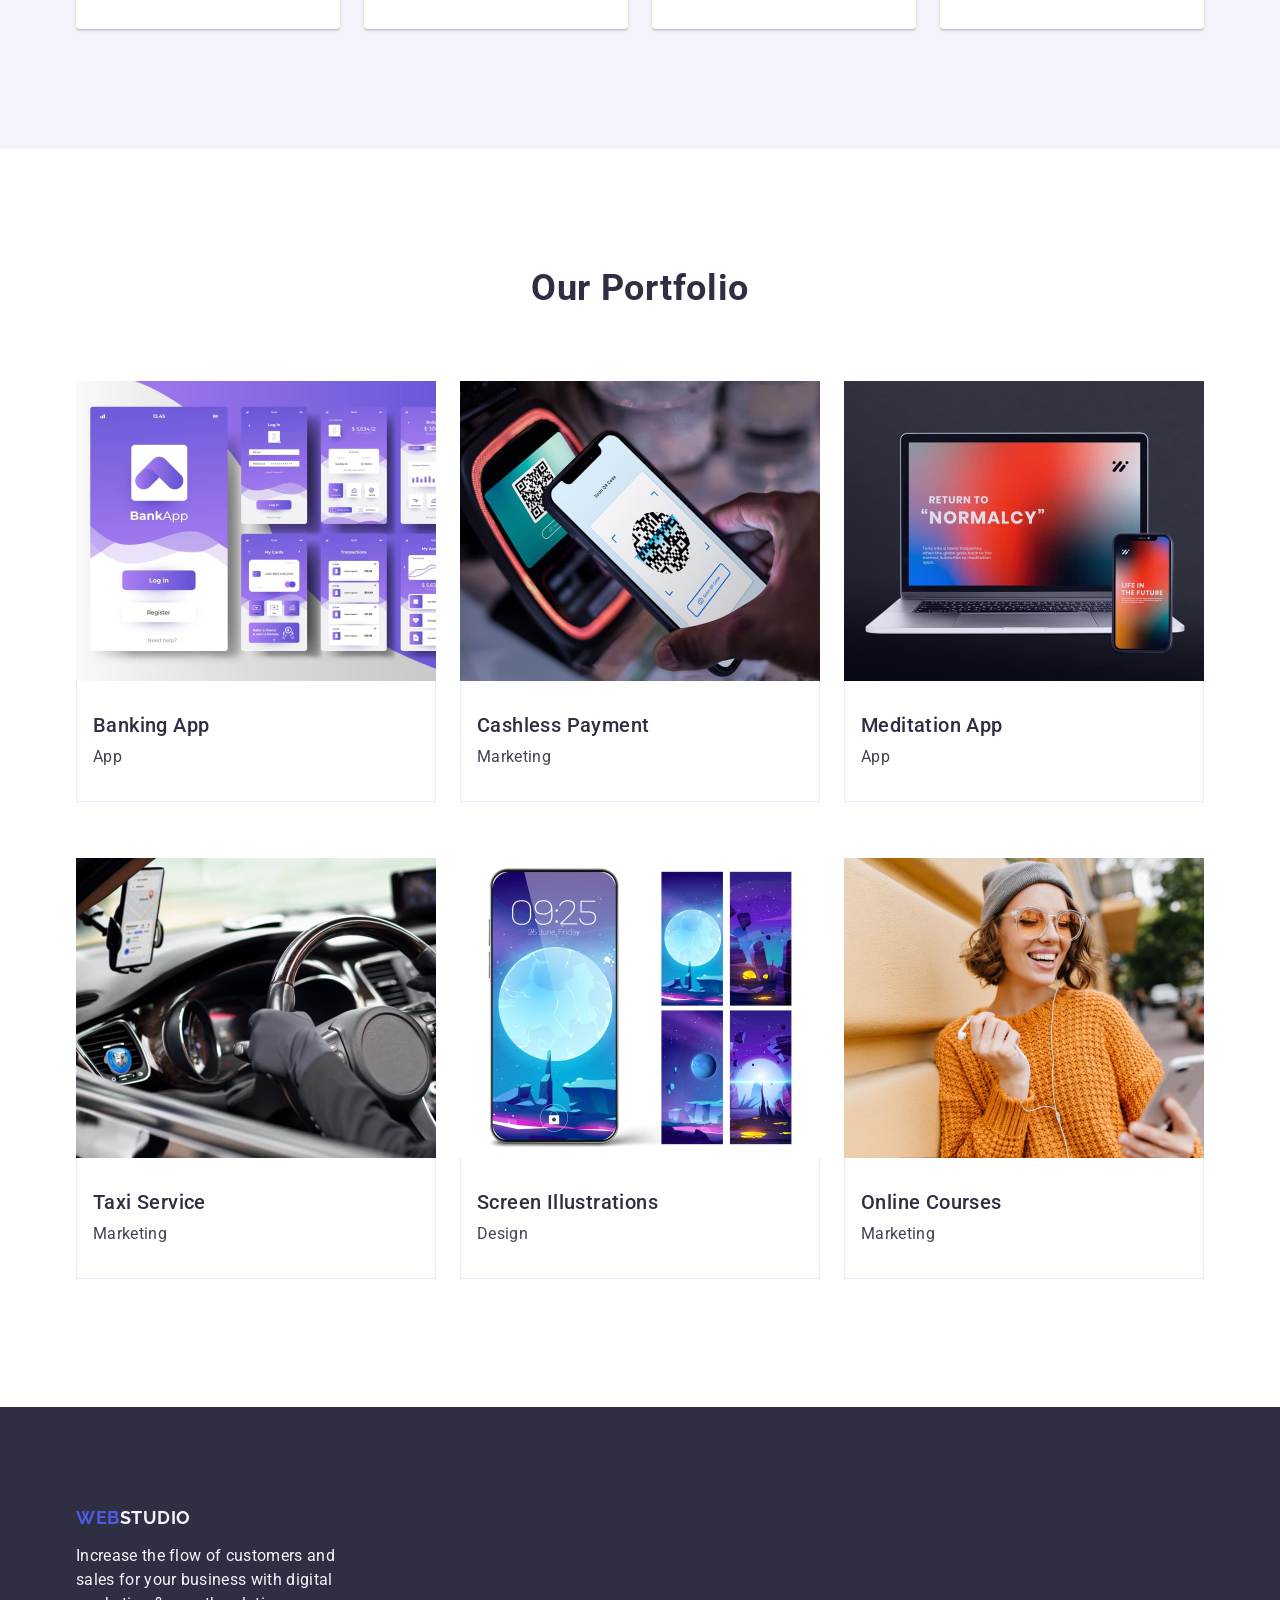
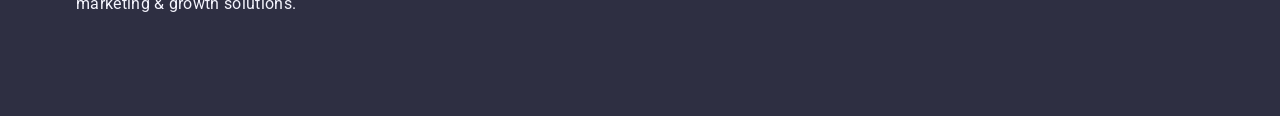
==== commit bf9ce129: "fixed css" ====
--- a/index.html
+++ b/index.html
@@ -145,8 +145,8 @@
                 <div class="portfolio-item-wrap">
                     <h3 class="section-portfolio-subtitle">Cashless Payment</h3>
                     <p class="section-portfolio-text">Marketing</p>
+                </div>
                 </li>
-                </div>
             <li class="portfolio-item">
                 <img class="section-portfolio-img" src="./images/maditation.jpg" alt="Meditation App" width="360" height="300" />
                 <div class="portfolio-item-wrap">
--- a/css/styles.css
+++ b/css/styles.css
@@ -38,17 +38,18 @@
 /* ------------------HEADER------------------- */
 
 .header {
-    padding-top: 24px;
-    padding-bottom: 24px;
+   
     border-bottom: 1px solid #e7e9fc;
 } 
 
 .header-wrap {
     display: flex;
+    align-items: center;
 }
 
 .header-nav {
     display: flex;
+    flex-grow: 1;
     align-items: center;
     
 }
@@ -62,7 +63,6 @@
     text-transform: uppercase;
     color: #4d5ae5;
     margin-right: 76px;
-    padding-left: 156px;
 }
 
 .header-logo .header-logo-studio {
@@ -72,7 +72,7 @@
 .header-menu-list {
     display: flex;
     gap: 40px;
-    margin-right: 332px;
+    margin-left: 76px;
 }
 
 .header-menu-link {
@@ -98,7 +98,6 @@
 .address-list {
     display: flex;
     gap: 40px;
-    padding-right: 156px;
 }
 
 .address-link {
@@ -215,7 +214,7 @@
 /*==========GENERAL==========*/
 
 .container {
-    width: 1470px;
+    width: 1158px;
     padding-left: 15px;
     padding-right: 15px;
     margin: 0 auto;
@@ -248,9 +247,12 @@
     gap: 24px;
 }
 
+.seaction-team-list {
+    width: calc((100% - 72px) / 4);
+}
+
 .seaction-team-list > .section-team-item {
     background-color: #fff;
-   width: calc((100% - 72px) / 4);
 box-shadow: 0 2px 1px 0 rgba(46, 47, 66, 0.08), 0 1px 1px 0 rgba(46, 47, 66, 0.16), 0 1px 6px 0 rgba(46, 47, 66, 0.08);
     
     border-radius: 0 0 4px 4px;
@@ -313,6 +315,7 @@
     line-height: 1.2;
     letter-spacing: 0.02em;
     color: #2e2f42;
+    margin-bottom: 8px;
     
 }
 
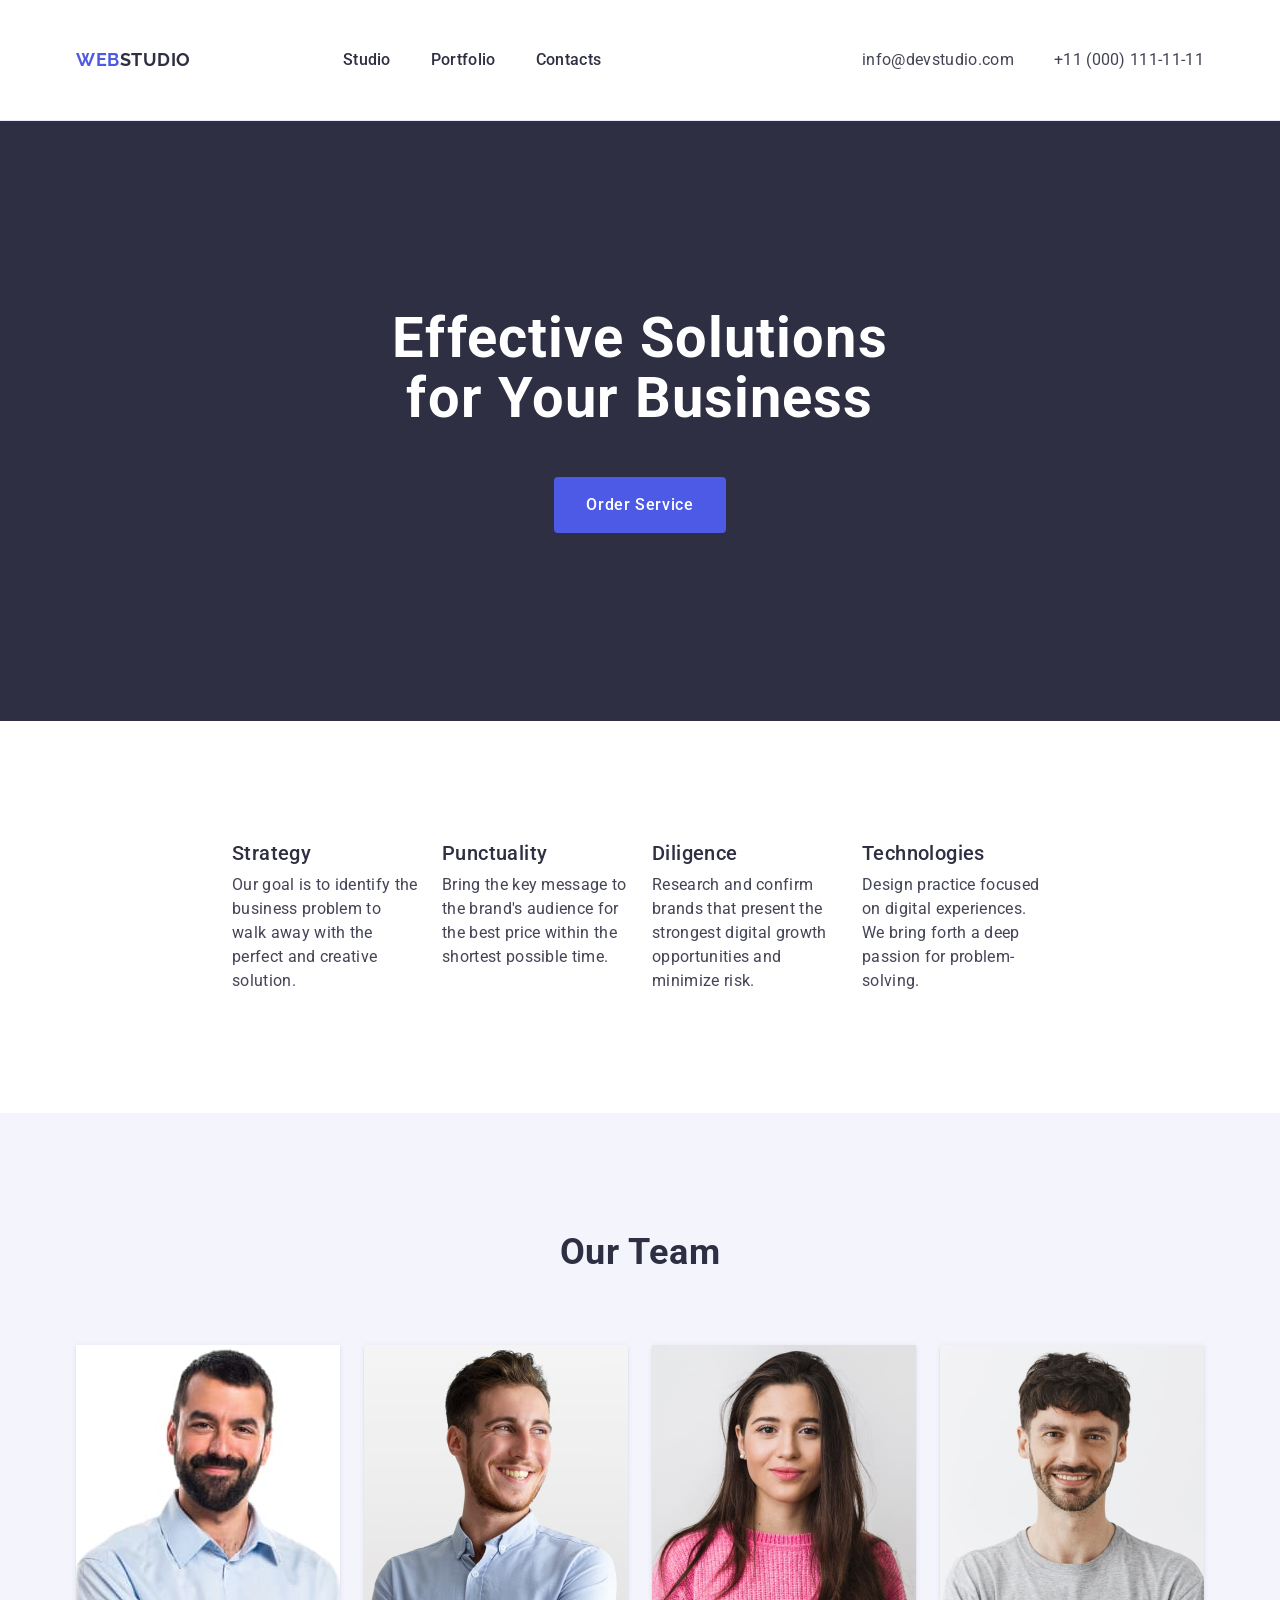
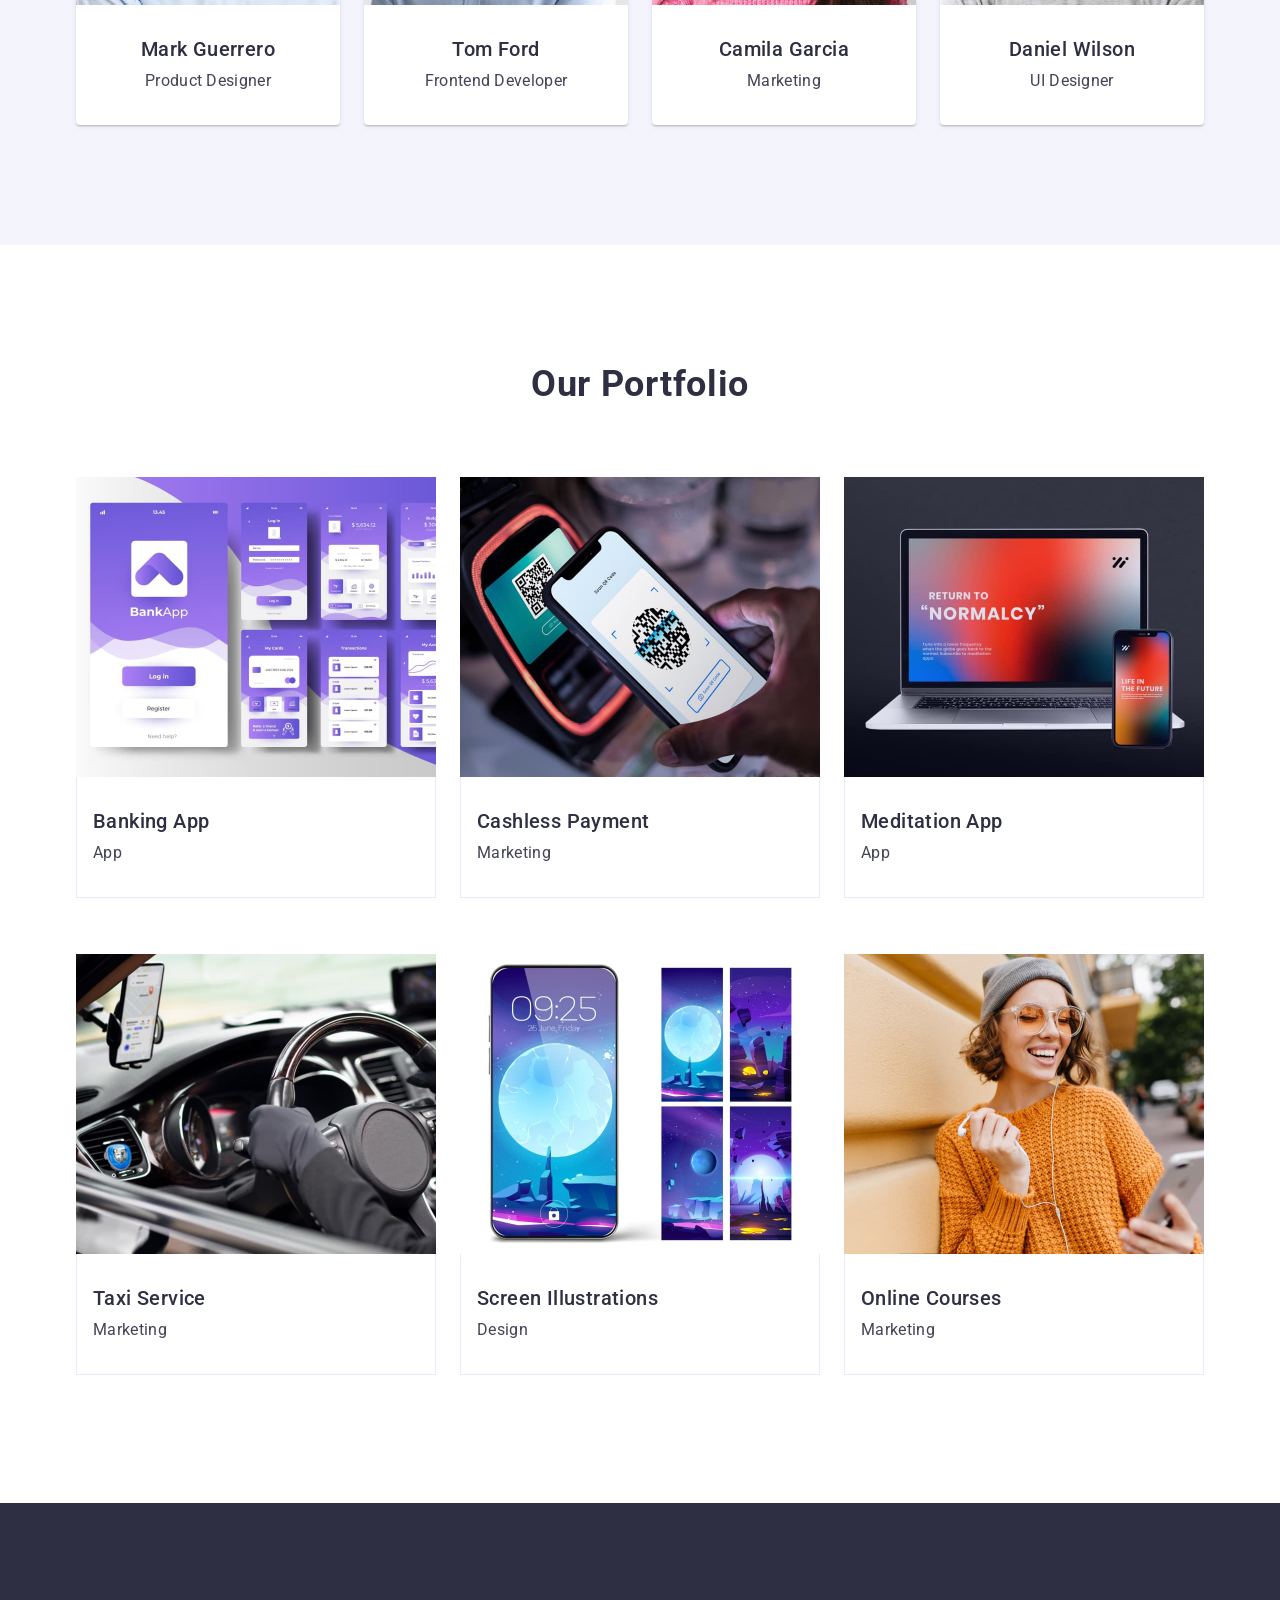
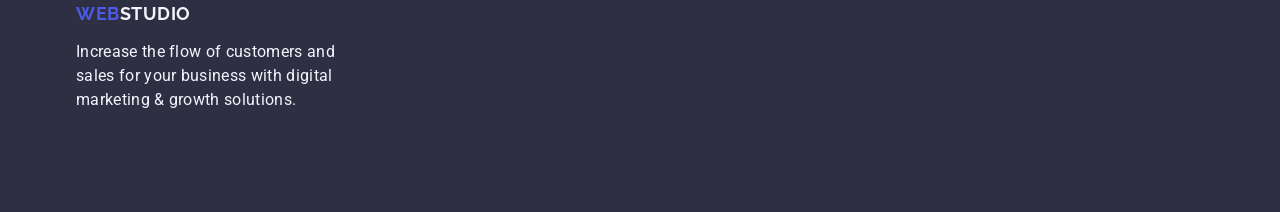
==== commit 33761fc7: "fixed code" ====
--- a/index.html
+++ b/index.html
@@ -25,11 +25,11 @@
                 <a class="header-menu-link" href="./index.html" target="_blank" rel="noopener noreferrer nofollow
                 ">Studio</a>
             </li>
-            <li>
+            <li class="header-menu-item">
                 <a class="header-menu-link" href="" target="_blank" rel="noopener noreferrer nofollow
                 ">Portfolio</a>
             </li>
-            <li>
+            <li class="header-menu-item">
                 <a class="header-menu-link" href="" target="_blank" rel="noopener noreferrer nofollow
                 ">Contacts</a>
             </li>
--- a/css/styles.css
+++ b/css/styles.css
@@ -40,6 +40,7 @@
 .header {
    
     border-bottom: 1px solid #e7e9fc;
+  padding: 48px 0;
 } 
 
 .header-wrap {
@@ -190,7 +191,7 @@
 }
 
 .features-item {
-    width: calc((100% - 3 * 24px) / 4);
+    flex-basis: calc((100% - 3 * 24px) / 4);
     margin-right: 0;
 }
 
@@ -247,7 +248,7 @@
     gap: 24px;
 }
 
-.seaction-team-list {
+.seaction-team-item {
     width: calc((100% - 72px) / 4);
 }
 
